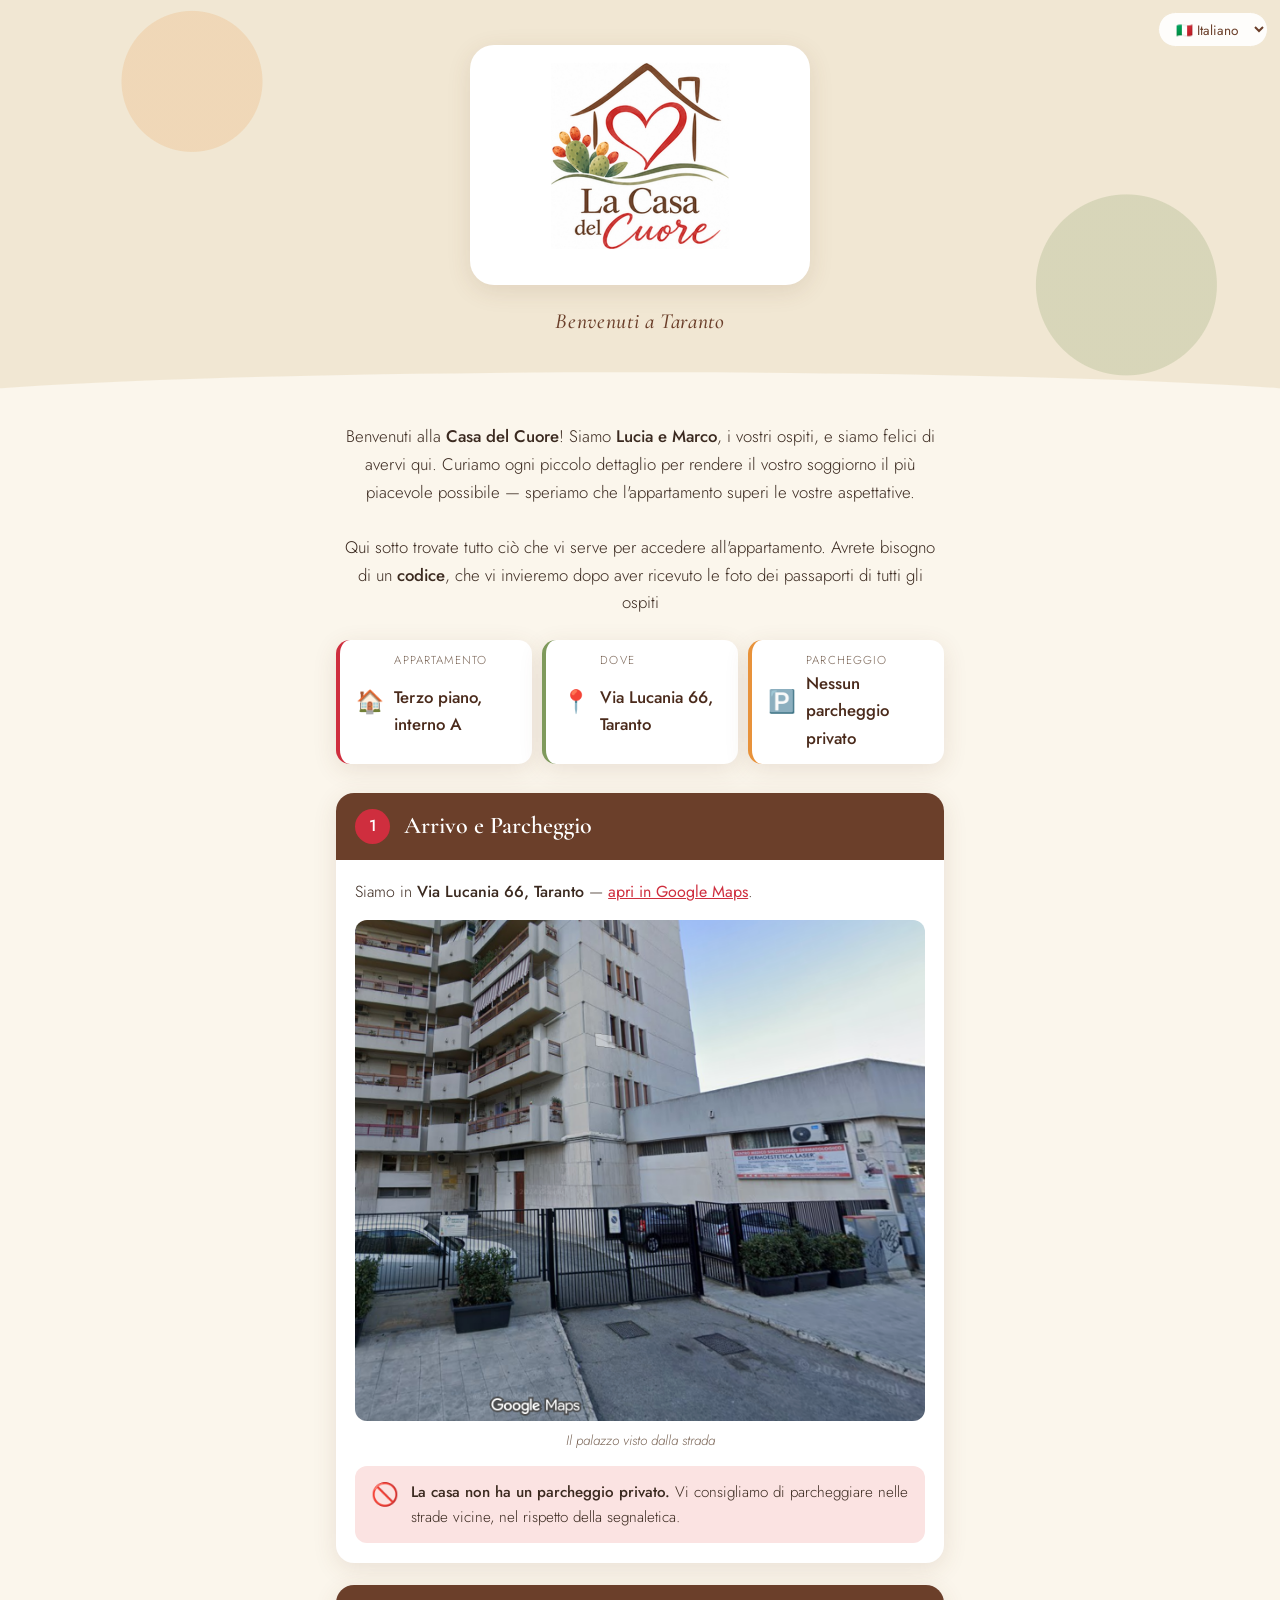
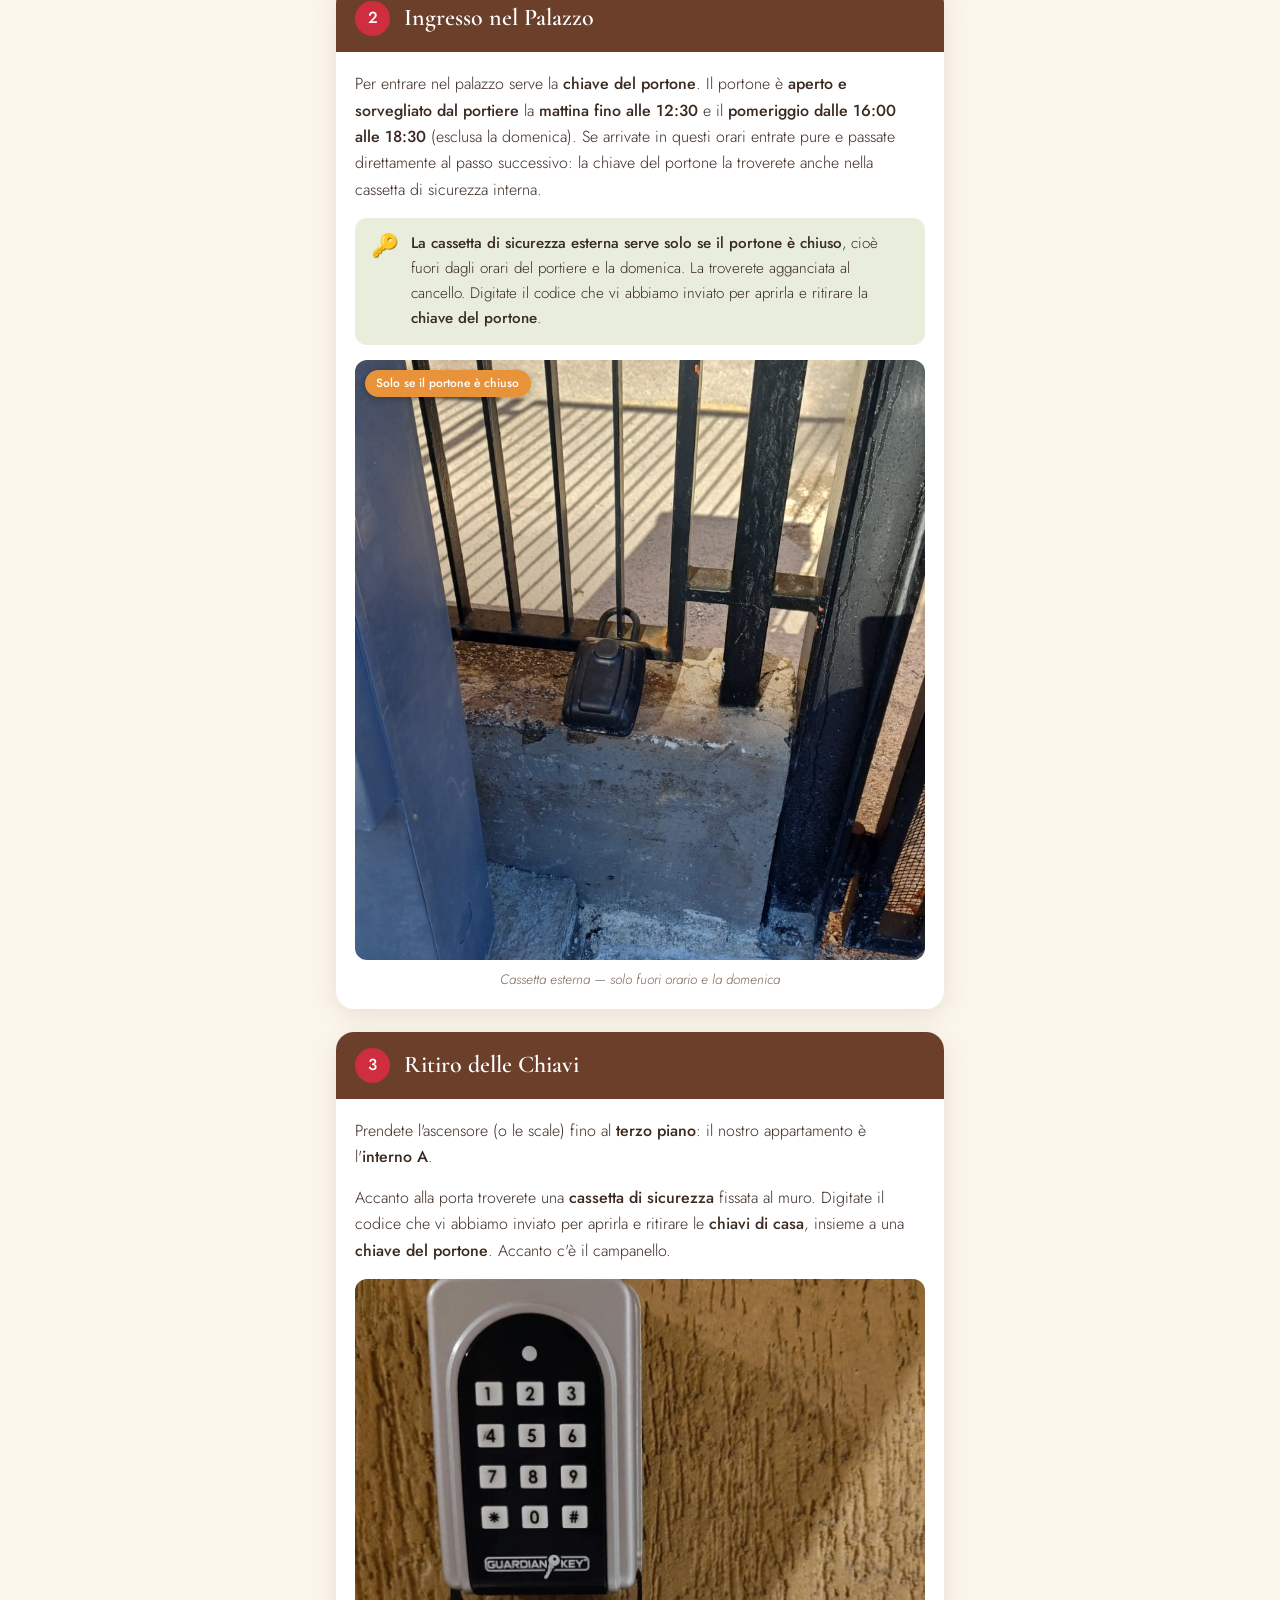
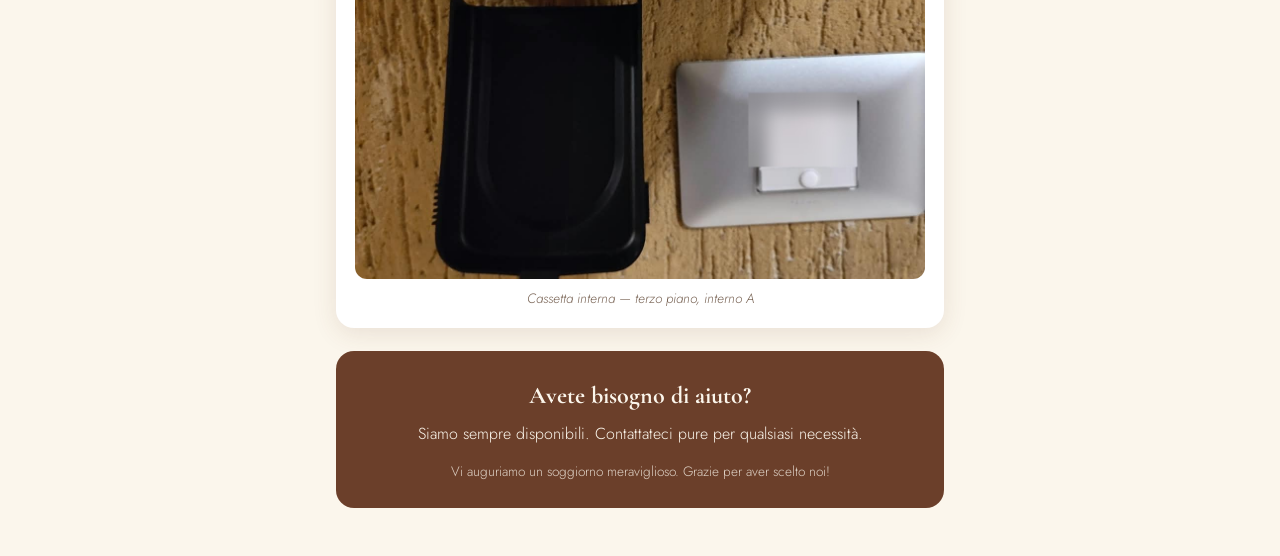
==== index.html @ 49179584 "Pagina di benvenuto in italiano per La Casa del Cuore Co-Authored-By: Claude Sonnet 5.5 <noreply@ant" ====
<!DOCTYPE html>
<html lang="it">

<head>
  <meta charset="UTF-8">
  <meta name="viewport" content="width=device-width, initial-scale=1.0">
  <meta name="theme-color" content="#6b3f2a">
  <title>La Casa del Cuore – Benvenuti</title>
  <link rel="preconnect" href="https://fonts.googleapis.com">
  <link rel="preconnect" href="https://fonts.gstatic.com" crossorigin>
  <link href="https://fonts.googleapis.com/css2?family=Cormorant+Garamond:ital,wght@0,500;0,600;1,500&family=Jost:wght@300;400;500&display=swap" rel="stylesheet">
  <link rel="stylesheet" href="css/style.css">
</head>

<body>
  <!--
    PAGINA UNICA per tutte le lingue.
    Il testo qui sotto è il fallback italiano: script/i18n.js lo sostituisce con la
    lingua scelta caricando i18n/<lang>.json. Gli elementi con testo tradotto sono
    marcati con data-i18n="chiave" (contenuto) o data-i18n-alt="chiave" (attributo alt).
    Modificare i testi in i18n/it.json (e nelle altre lingue).
  -->

  <div class="lang-select-wrap">
    <select class="lang-select" aria-label="Lingua / Language">
      <option value="it">🇮🇹 Italiano</option>
    </select>
  </div>

  <header>
    <div class="logo" role="img" aria-label="Logo La Casa del Cuore" data-i18n-alt="alt_logo"></div>
    <div class="header-subtitle" data-i18n="header_subtitle">Taranto · Benvenuti</div>
  </header>

  <main hidden>

    <p class="welcome" data-i18n="welcome_html">
      Benvenuti alla <strong>Casa del Cuore</strong>! Siamo felici di ospitarvi nel cuore di Taranto. Qui sotto trovate
      tutto ciò che serve per arrivare e entrare in casa in autonomia.
    </p>

    <ul class="facts">
      <li><span class="facts-icon">🏠</span>
        <span class="facts-label" data-i18n="facts_apt_label">Appartamento</span>
        <span class="facts-value" data-i18n="facts_apt_value">Terzo piano, interno A</span></li>
      <li><span class="facts-icon">📍</span>
        <span class="facts-label" data-i18n="facts_city_label">Dove</span>
        <span class="facts-value" data-i18n="facts_city_value">Taranto</span></li>
      <li><span class="facts-icon">🅿️</span>
        <span class="facts-label" data-i18n="facts_park_label">Parcheggio</span>
        <span class="facts-value" data-i18n="facts_park_value">Nessun parcheggio privato</span></li>
    </ul>

    <section class="step">
      <div class="step-header">
        <div class="step-number">1</div>
        <h2 class="step-title" data-i18n="step1_title">Arrivo</h2>
      </div>
      <div class="step-body">
        <p data-i18n="step1_p1_html">L'appartamento si trova a <strong>Taranto</strong> — <a href="#">apri la posizione in Google Maps</a>.</p>
        <figure class="photo-block">
          <img src="img/vista_esterno.png" alt="Il palazzo visto dalla strada" data-i18n-alt="alt_building"
            loading="lazy" onerror="this.parentElement.style.display='none'">
          <figcaption data-i18n="cap_building">Il palazzo visto dalla strada</figcaption>
        </figure>
        <div class="callout">
          <div class="icon">🚫</div>
          <div class="text" data-i18n="warn_parking_html"><strong>La casa non dispone di un parcheggio privato.</strong>
            Potete parcheggiare nelle strade vicine, rispettando la segnaletica.</div>
        </div>
      </div>
    </section>

    <section class="step">
      <div class="step-header">
        <div class="step-number">2</div>
        <h2 class="step-title" data-i18n="step2_title">Il portone</h2>
      </div>
      <div class="step-body">
        <p data-i18n="step2_p1_html">Il condominio ha un portone sulla strada. <strong>Di giorno, tranne la domenica,
            il portone è aperto e sorvegliato da un portiere</strong>: entrate pure e passate direttamente al passo
          successivo.</p>
        <div class="callout callout-info">
          <div class="icon">🔑</div>
          <div class="text" data-i18n="step2_note_html"><strong>Il locker esterno vi serve solo se il portone è
              chiuso</strong>: di sera, di notte e la domenica.</div>
        </div>
        <figure class="photo-block">
          <span class="photo-badge" data-i18n="badge_out">Solo se il portone è chiuso</span>
          <img src="img/locker-esterno.jpeg" alt="Locker esterno agganciato al cancello" data-i18n-alt="alt_locker_out"
            loading="lazy" onerror="this.parentElement.style.display='none'">
          <figcaption data-i18n="cap_locker_out">Locker esterno — solo fuori orario e la domenica</figcaption>
        </figure>
      </div>
    </section>

    <section class="step">
      <div class="step-header">
        <div class="step-number">3</div>
        <h2 class="step-title" data-i18n="step3_title">L'appartamento</h2>
      </div>
      <div class="step-body">
        <p data-i18n="step3_p1_html">Salite al <strong>terzo piano</strong> e cercate l'<strong>interno A</strong>.</p>
        <p data-i18n="step3_p2_html">Accanto alla porta trovate il <strong>locker interno</strong>.</p>
        <figure class="photo-block">
          <img src="img/locker-interno.jpeg" alt="Locker interno con tastierino" data-i18n-alt="alt_locker_in"
            loading="lazy" onerror="this.parentElement.style.display='none'">
          <figcaption data-i18n="cap_locker_in">Locker interno — terzo piano, interno A</figcaption>
        </figure>
      </div>
    </section>

    <div class="contact-box">
      <h3 data-i18n="contact_title">Avete bisogno di aiuto?</h3>
      <p data-i18n="contact_p_html">Siamo a vostra disposizione su WhatsApp.</p>
      <p class="contact-footer" data-i18n="contact_footer">Vi auguriamo un soggiorno meraviglioso. Grazie per aver
        scelto la Casa del Cuore!</p>
    </div>

  </main>

  <script src="script/config.js"></script>
  <script src="script/i18n.js"></script>
</body>

</html>
---- css/style.css ----
:root {
  /* Palette dal logo */
  --cream:      #fbf6ec;
  --cream-deep: #f1e7d3;
  --brown:      #6b3f2a;
  --brown-deep: #4a2a1b;
  --heart:      #cf2e3e;
  --heart-soft: #fbe3e2;
  --leaf:       #7f9a5c;
  --leaf-soft:  #e8eedb;
  --orange:     #e8923a;
  --text:       #3b2a20;
  --text-light: #7a6556;
  --white:      #ffffff;
  --radius:     18px;
  --shadow:     0 6px 24px rgba(107, 63, 42, 0.12);
}

* { box-sizing: border-box; margin: 0; padding: 0; }

html { font-size: 16px; -webkit-text-size-adjust: 100%; }

body {
  font-family: 'Jost', system-ui, sans-serif;
  font-weight: 300;
  background: var(--cream);
  color: var(--text);
  line-height: 1.65;
  min-height: 100vh;
}

a { color: var(--heart); font-weight: 400; }
strong { font-weight: 500; }

/* ── LINGUA ── */
.lang-select-wrap {
  position: absolute; top: 12px; right: 12px; z-index: 2;
}
.lang-select {
  font: 400 0.85rem 'Jost', sans-serif;
  color: var(--brown);
  background: rgba(255, 255, 255, 0.9);
  border: 1px solid var(--cream-deep);
  border-radius: 999px;
  padding: 0.35rem 0.8rem;
}

/* ── HEADER ── */
header {
  text-align: center;
  padding: 2.8rem 1.25rem 4.2rem;
  background:
    radial-gradient(circle at 15% 20%, rgba(232, 146, 58, 0.18) 0 70px, transparent 71px),
    radial-gradient(circle at 88% 70%, rgba(127, 154, 92, 0.22) 0 90px, transparent 91px),
    var(--cream-deep);
  position: relative;
}
header::after {
  content: '';
  position: absolute; left: 0; right: 0; bottom: -1px; height: 36px;
  background: var(--cream);
  clip-path: ellipse(60% 100% at 50% 100%);
}
.logo {
  width: min(86vw, 340px);
  aspect-ratio: 1280 / 905;
  margin: 0 auto;
  border-radius: 24px;
  background: var(--white) url('../img/logo.jpeg') center / contain no-repeat;
  box-shadow: var(--shadow);
}
.header-subtitle {
  margin-top: 1.2rem;
  font-family: 'Cormorant Garamond', Georgia, serif;
  font-style: italic; font-weight: 500;
  font-size: 1.35rem;
  color: var(--brown);
  letter-spacing: 0.03em;
}

/* ── MAIN ── */
main {
  max-width: 640px;
  margin: 0 auto;
  padding: 0.5rem 1rem 3rem;
}

.welcome {
  font-size: 1.05rem;
  text-align: center;
  padding: 0.5rem 0.5rem 1.4rem;
}

/* ── FACTS ── */
.facts {
  list-style: none;
  display: grid; gap: 0.6rem;
  margin-bottom: 1.8rem;
}
.facts li {
  display: grid;
  grid-template-columns: 2rem 1fr;
  grid-template-areas: "i l" "i v";
  column-gap: 0.4rem;
  background: var(--white);
  border-radius: 14px;
  padding: 0.7rem 1rem;
  box-shadow: var(--shadow);
  border-left: 4px solid var(--heart);
}
.facts li:nth-child(2) { border-left-color: var(--leaf); }
.facts li:nth-child(3) { border-left-color: var(--orange); }
.facts-icon  { grid-area: i; font-size: 1.4rem; align-self: center; }
.facts-label { grid-area: l; font-size: 0.72rem; text-transform: uppercase; letter-spacing: 0.1em; color: var(--text-light); }
.facts-value { grid-area: v; font-weight: 500; font-size: 1.05rem; color: var(--brown-deep); }

/* ── STEP ── */
.step {
  background: var(--white);
  border-radius: var(--radius);
  box-shadow: var(--shadow);
  margin-bottom: 1.4rem;
  overflow: hidden;
}
.step-header {
  display: flex; align-items: center; gap: 0.85rem;
  padding: 1rem 1.2rem;
  background: var(--brown);
  color: var(--white);
}
.step-number {
  flex: none;
  width: 2.2rem; height: 2.2rem;
  display: grid; place-items: center;
  border-radius: 50%;
  background: var(--heart);
  font-weight: 500;
}
.step-title {
  font-family: 'Cormorant Garamond', Georgia, serif;
  font-weight: 600; font-size: 1.5rem; line-height: 1.2;
}
.step-body { padding: 1.2rem; }
.step-body > * + * { margin-top: 0.9rem; }

/* ── CALLOUT ── */
.callout {
  display: flex; gap: 0.75rem; align-items: flex-start;
  background: var(--heart-soft);
  border-radius: 12px;
  padding: 0.85rem 1rem;
  font-size: 0.95rem;
}
.callout-info { background: var(--leaf-soft); }
.callout .icon { font-size: 1.4rem; line-height: 1.3; }

/* ── FOTO ── */
.photo-block { position: relative; }
.photo-block img {
  display: block; width: 100%; height: auto;
  max-height: 520px; object-fit: cover;
  border-radius: 12px;
}
.photo-block figcaption {
  margin-top: 0.5rem;
  text-align: center; font-size: 0.85rem; font-style: italic;
  color: var(--text-light);
}
.photo-badge {
  position: absolute; top: 10px; left: 10px; z-index: 1;
  background: var(--orange); color: var(--white);
  font-size: 0.75rem; font-weight: 500;
  padding: 0.25rem 0.7rem; border-radius: 999px;
  box-shadow: 0 2px 8px rgba(0, 0, 0, 0.25);
}

/* ── CONTATTI ── */
.contact-box {
  text-align: center;
  background: var(--brown);
  color: var(--cream);
  border-radius: var(--radius);
  padding: 1.6rem 1.2rem;
}
.contact-box h3 { font-family: 'Cormorant Garamond', Georgia, serif; font-size: 1.5rem; margin-bottom: 0.3rem; }
.contact-box a { color: var(--orange); }
.contact-footer { margin-top: 0.8rem; font-size: 0.85rem; opacity: 0.8; }
[hidden] { display: none !important; }

@media (min-width: 700px) {
  .facts { grid-template-columns: repeat(3, 1fr); }
  .photo-block img { max-height: 600px; }
}
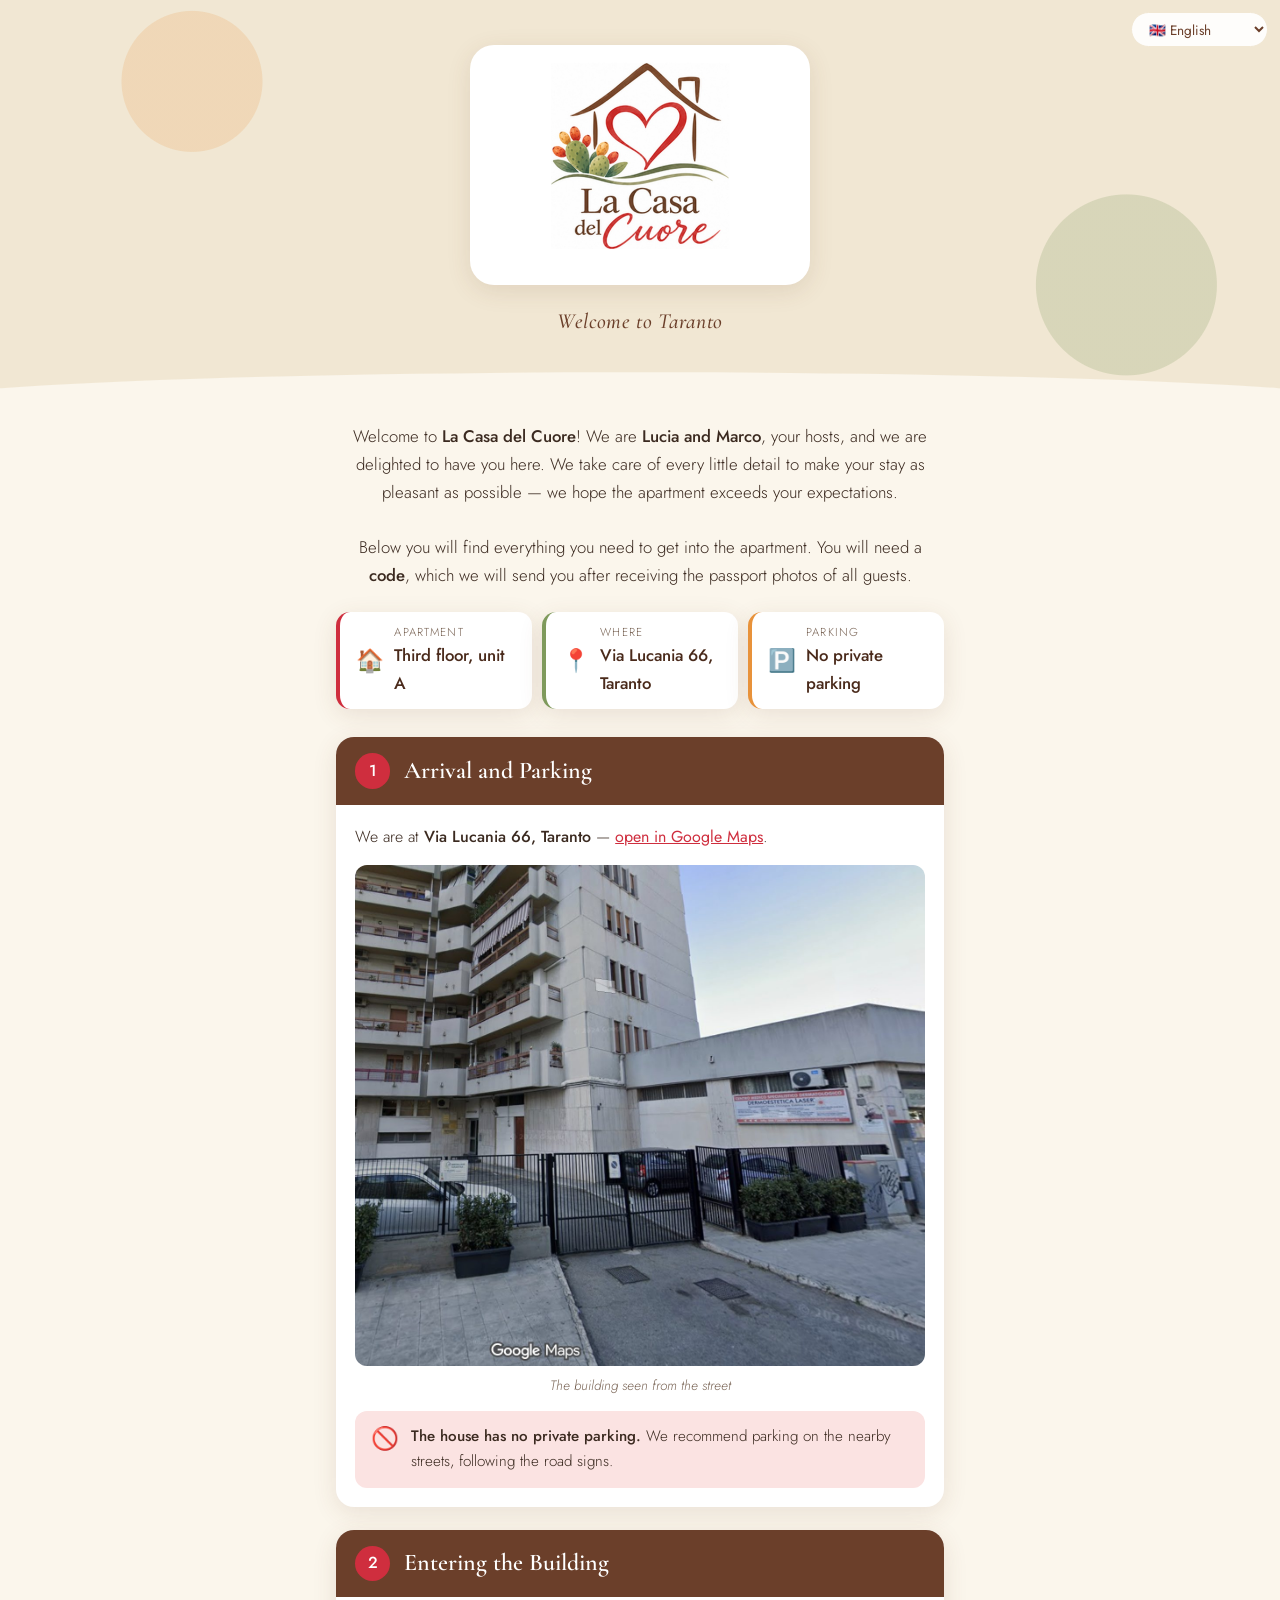
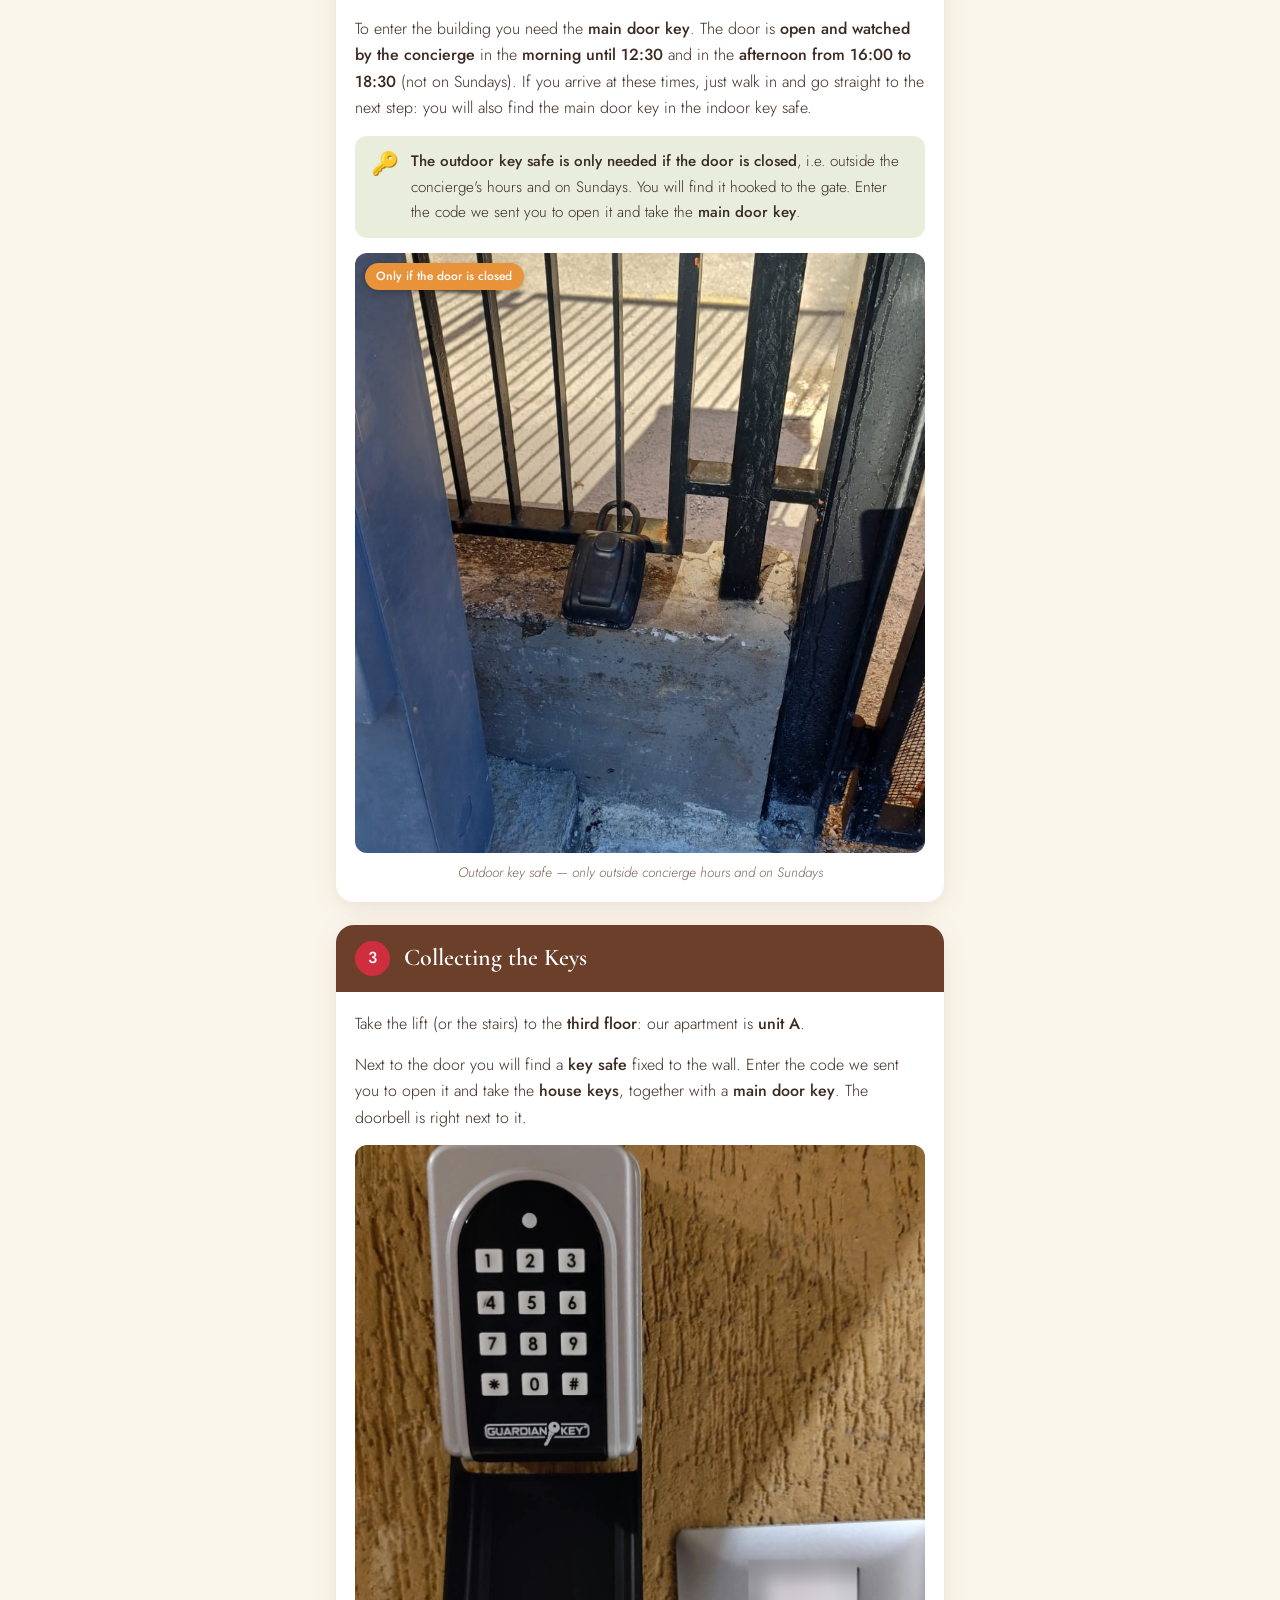
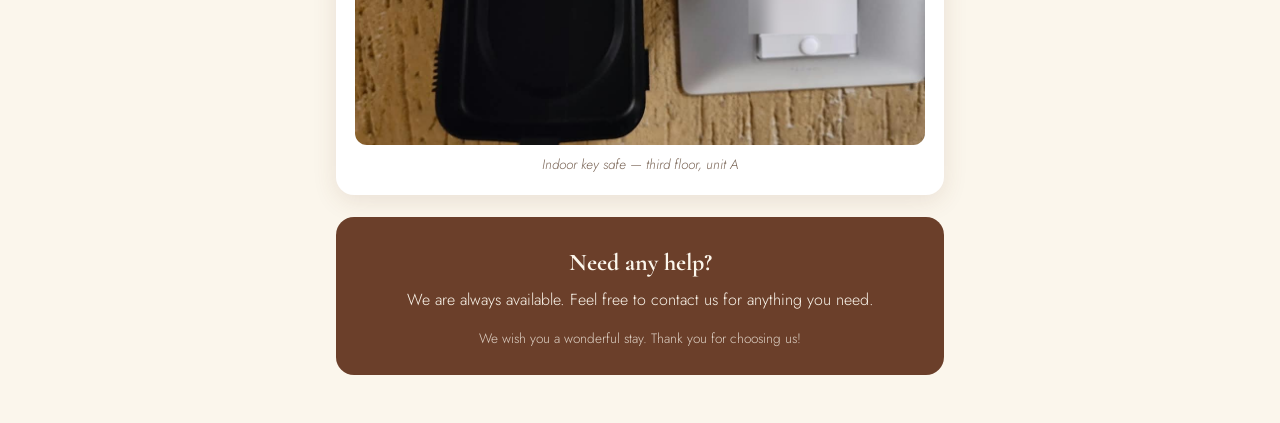
==== commit 0cbc7add: "Comprime la foto del palazzo (PNG 2,2 MB -> JPG 200 KB) e corregge il link Maps del fallback Co-Auth" ====
--- a/index.html
+++ b/index.html
@@ -57,9 +57,9 @@
         <h2 class="step-title" data-i18n="step1_title">Arrivo</h2>
       </div>
       <div class="step-body">
-        <p data-i18n="step1_p1_html">L'appartamento si trova a <strong>Taranto</strong> — <a href="#">apri la posizione in Google Maps</a>.</p>
+        <p data-i18n="step1_p1_html">L'appartamento si trova a <strong>Taranto</strong> — <a href="https://www.google.com/maps/search/?api=1&query=Via+Lucania+66+Taranto" target="_blank" rel="noopener">apri la posizione in Google Maps</a>.</p>
         <figure class="photo-block">
-          <img src="img/vista_esterno.png" alt="Il palazzo visto dalla strada" data-i18n-alt="alt_building"
+          <img src="img/vista_esterno.jpg" alt="Il palazzo visto dalla strada" data-i18n-alt="alt_building"
             loading="lazy" onerror="this.parentElement.style.display='none'">
           <figcaption data-i18n="cap_building">Il palazzo visto dalla strada</figcaption>
         </figure>
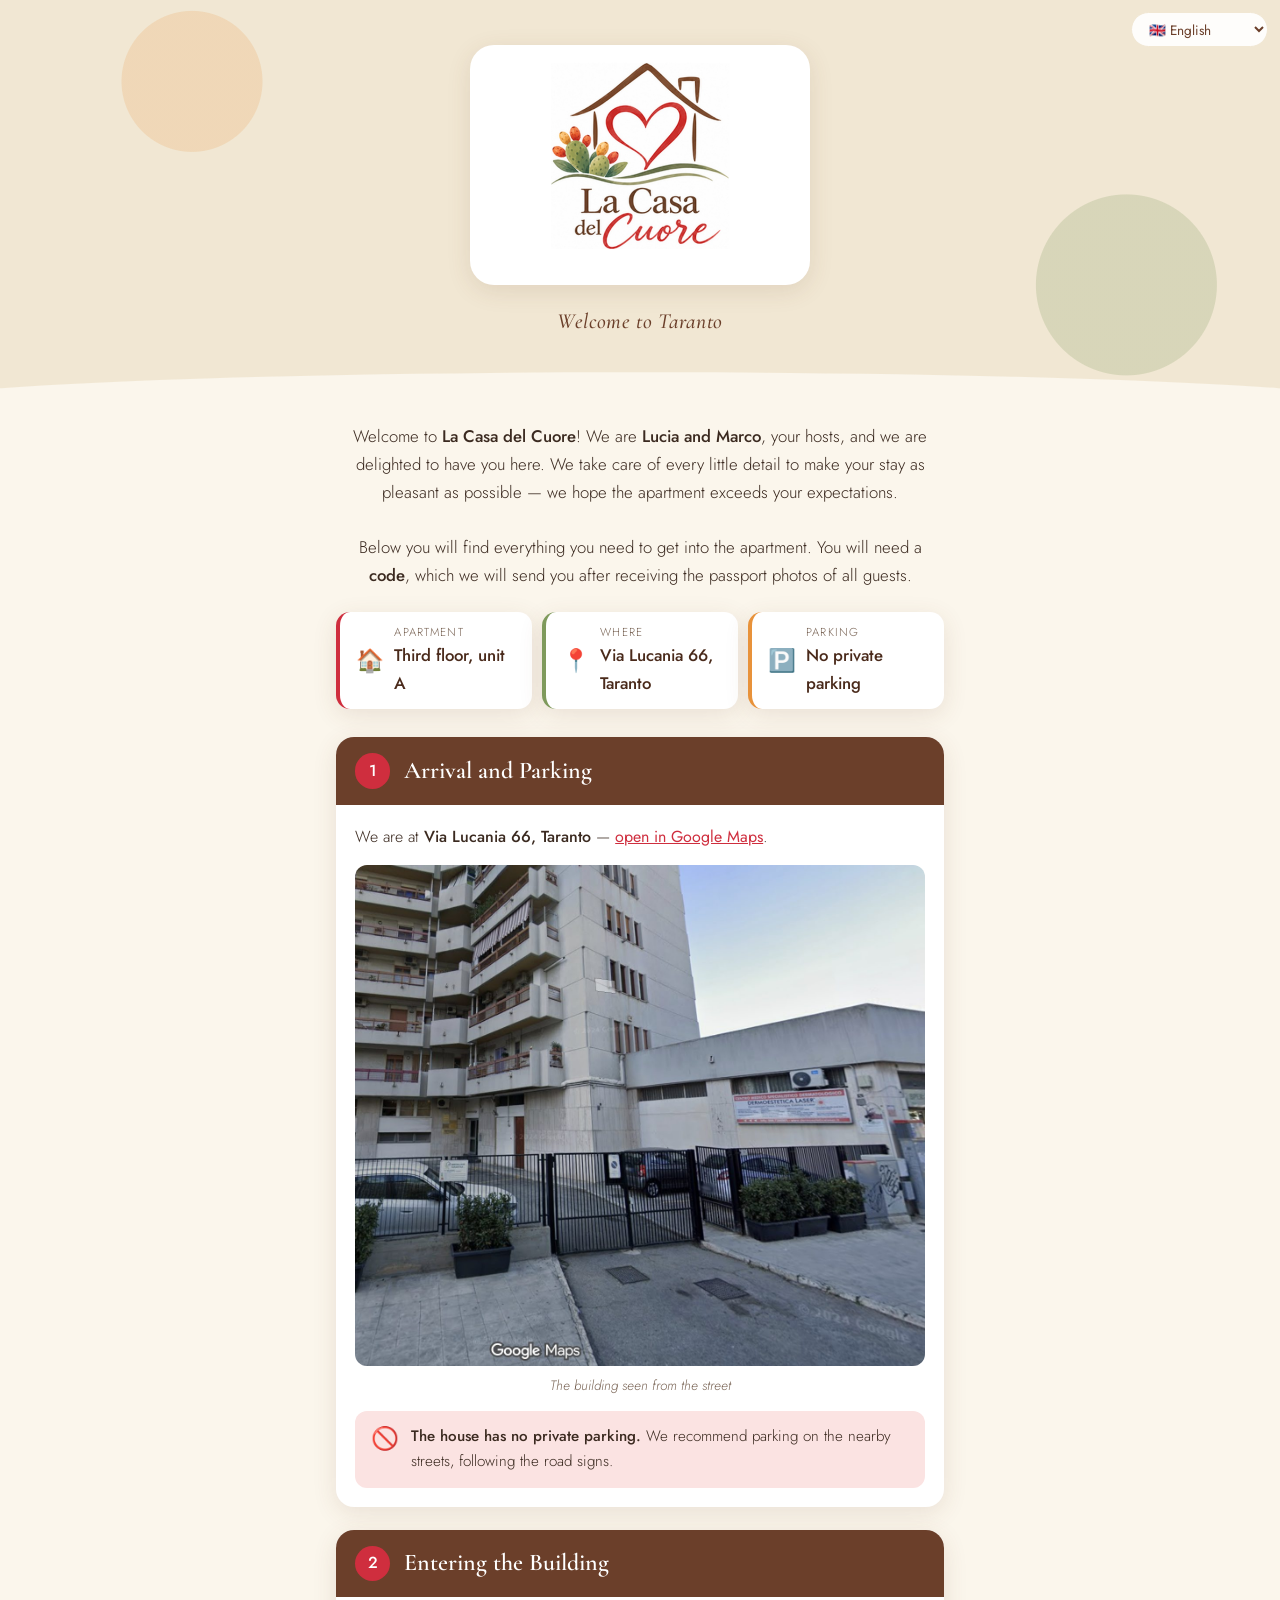
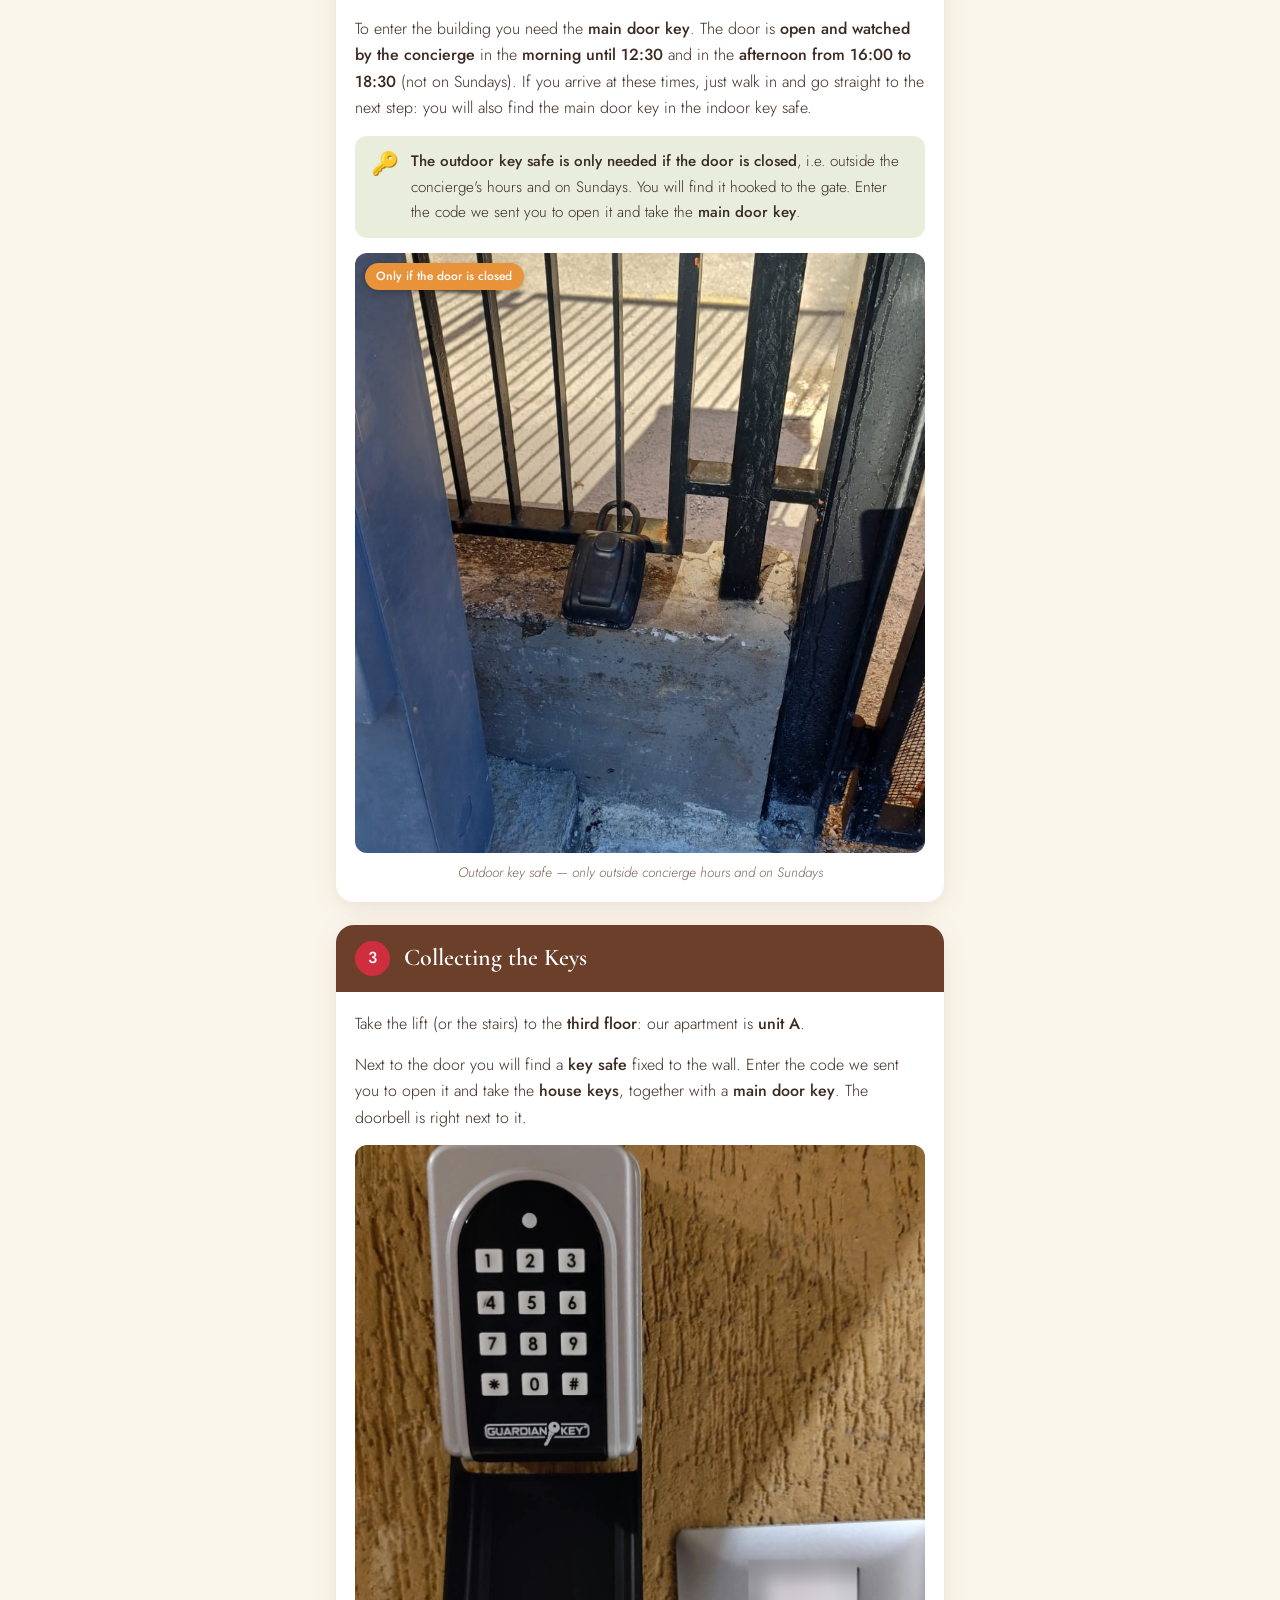
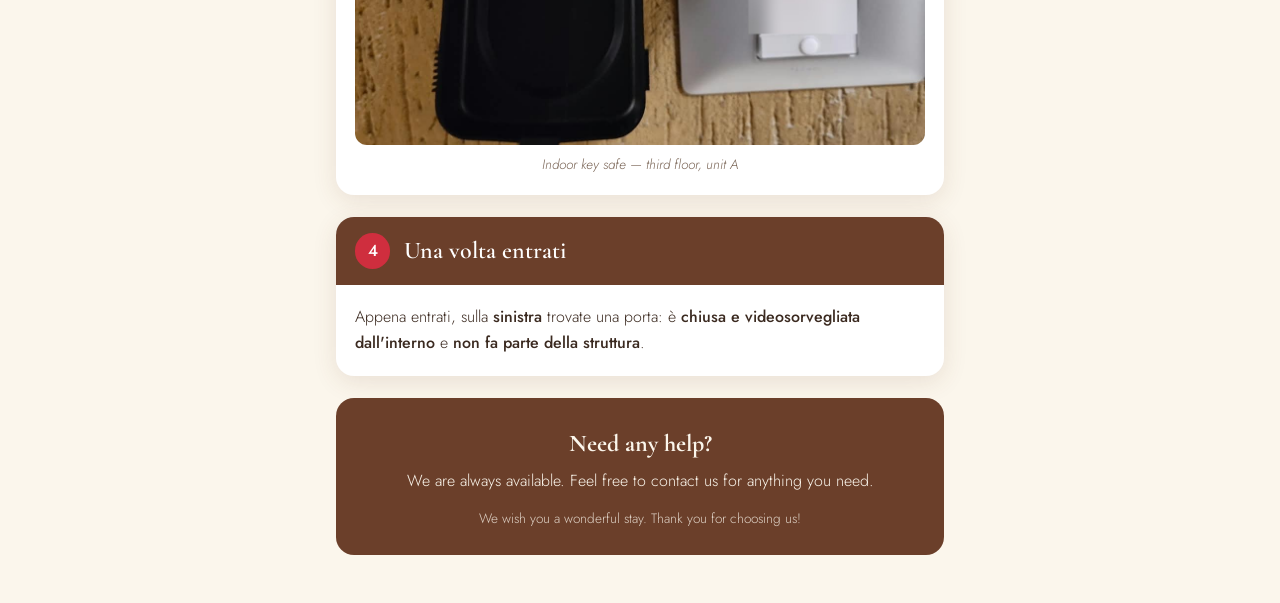
==== commit d2edf2be: "Aggiunge il punto 4: la porta a sinistra è chiusa, videosorvegliata e non fa parte della struttura P" ====
--- a/index.html
+++ b/index.html
@@ -110,6 +110,16 @@
       </div>
     </section>
 
+    <section class="step">
+      <div class="step-header">
+        <div class="step-number">4</div>
+        <h2 class="step-title" data-i18n="step4_title">Una volta entrati</h2>
+      </div>
+      <div class="step-body">
+        <p data-i18n="step4_p1_html">Appena entrati, sulla <strong>sinistra</strong> trovate una porta: è <strong>chiusa e videosorvegliata dall'interno</strong> e <strong>non fa parte della struttura</strong>.</p>
+      </div>
+    </section>
+
     <div class="contact-box">
       <h3 data-i18n="contact_title">Avete bisogno di aiuto?</h3>
       <p data-i18n="contact_p_html">Siamo a vostra disposizione su WhatsApp.</p>
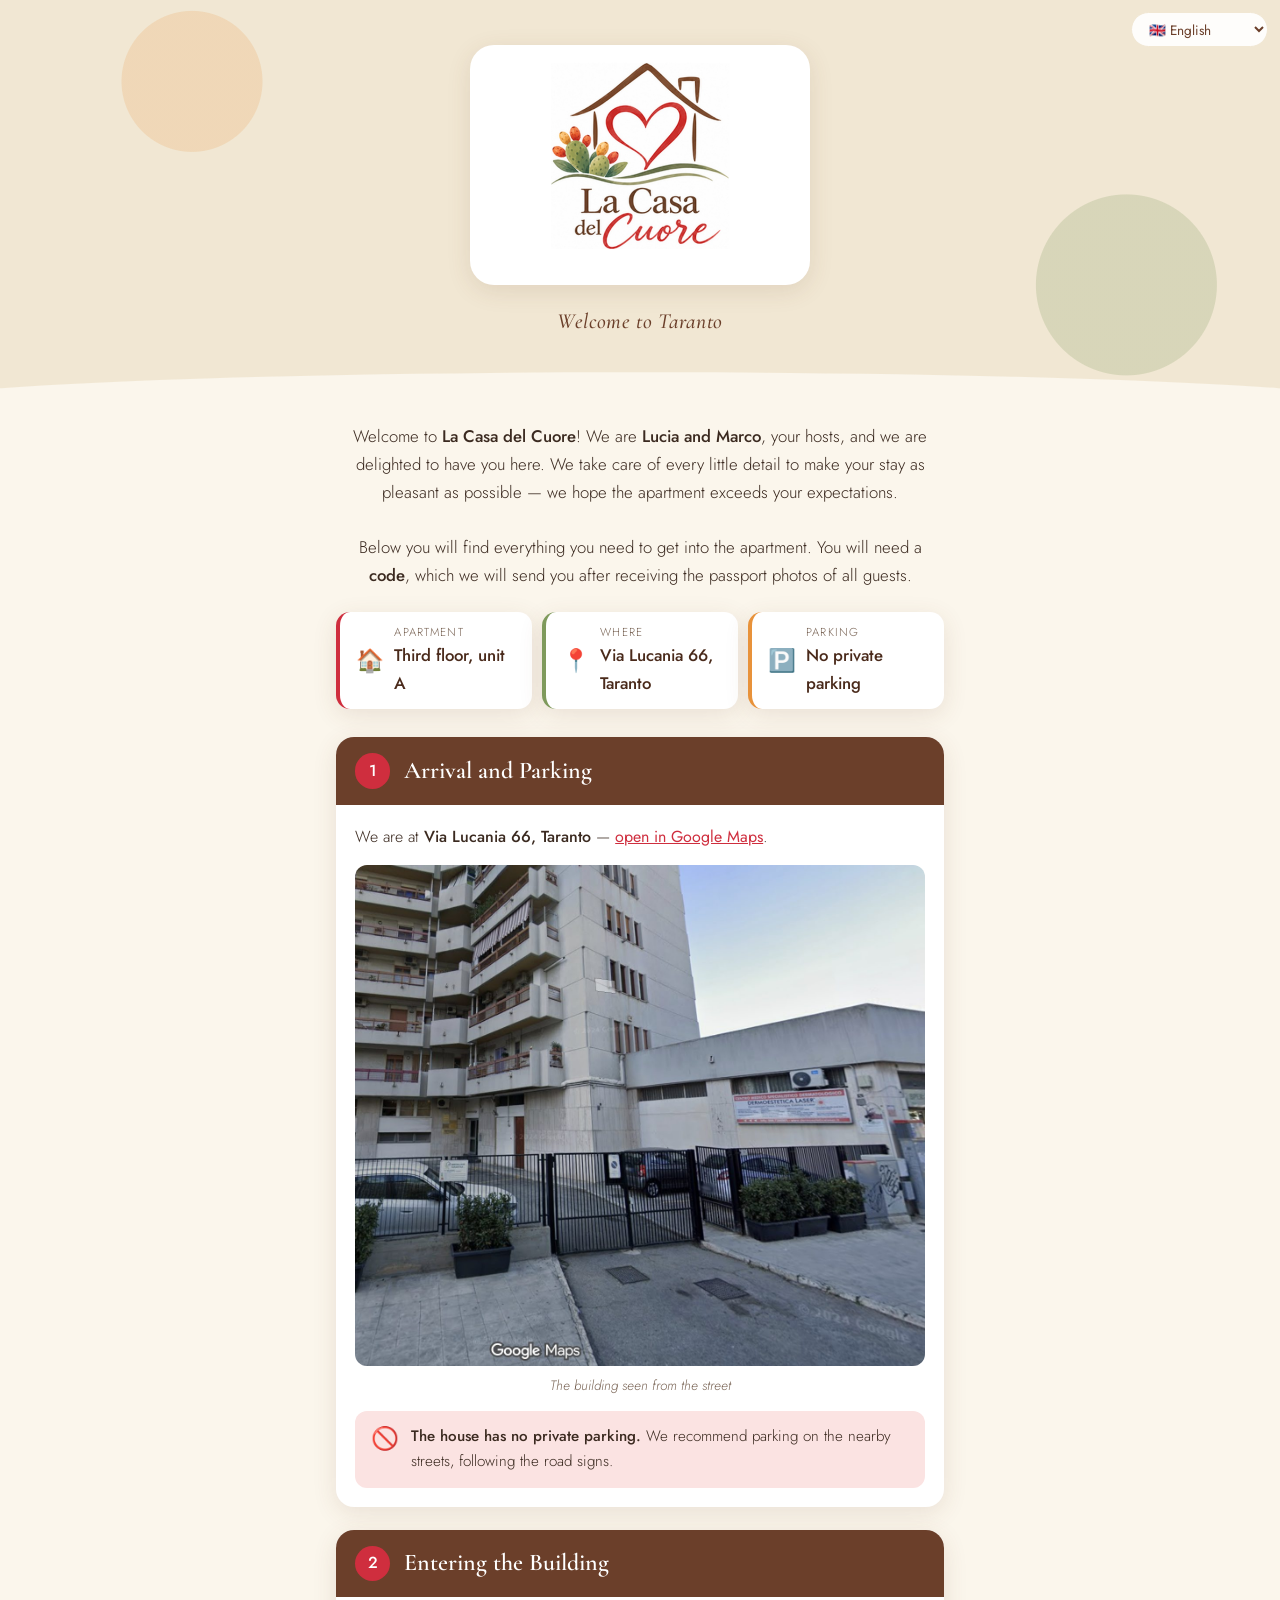
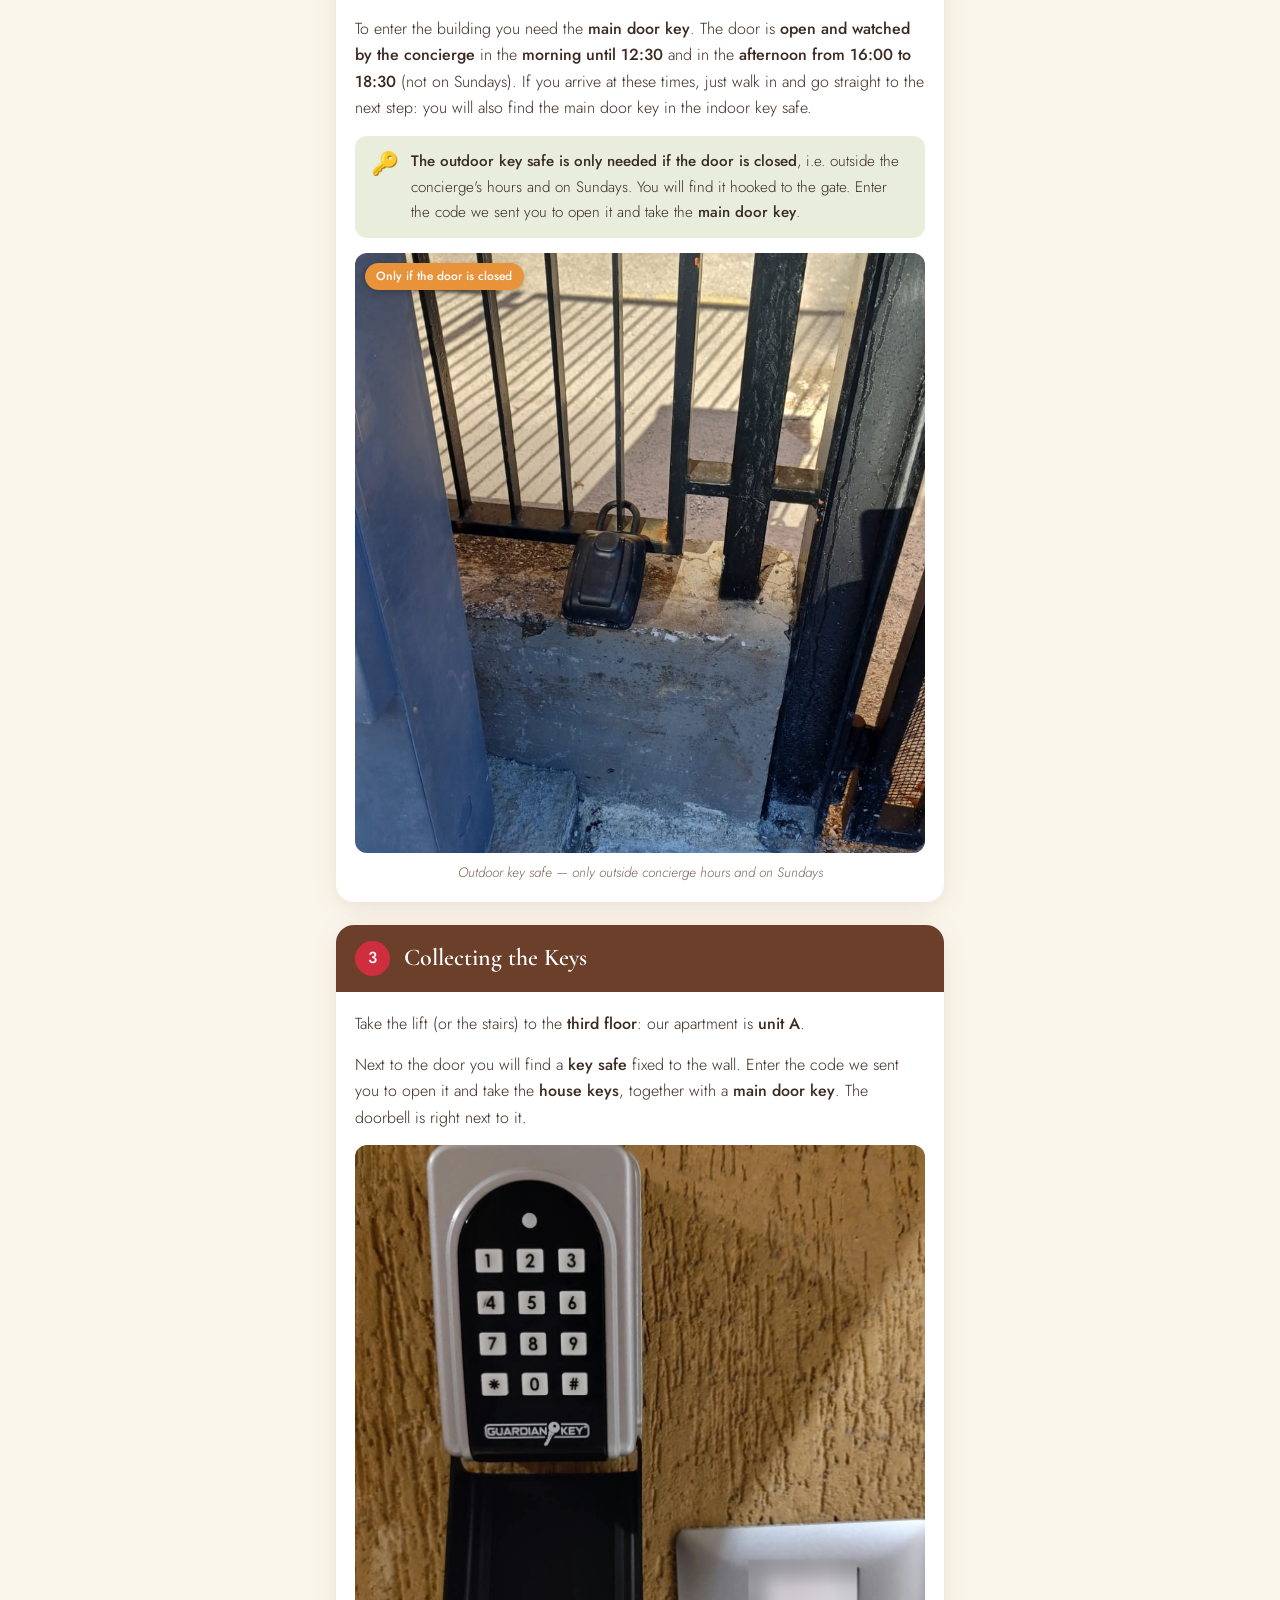
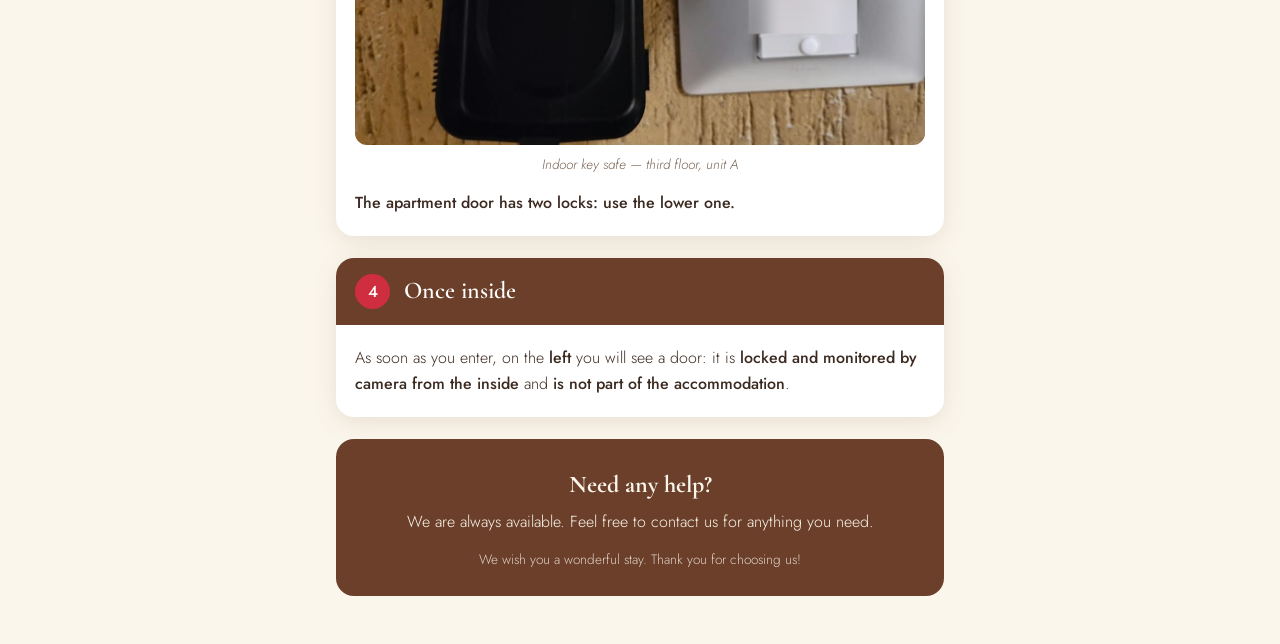
==== commit 142ee6db: "Aggiunge la nota sulle due serrature e traduce il punto 4 in tutte le lingue Dopo la cassetta intern" ====
--- a/index.html
+++ b/index.html
@@ -107,6 +107,7 @@
             loading="lazy" onerror="this.parentElement.style.display='none'">
           <figcaption data-i18n="cap_locker_in">Locker interno — terzo piano, interno A</figcaption>
         </figure>
+        <p data-i18n="step3_p3_html"><strong>La porta di casa ha due serrature: usate quella di sotto.</strong></p>
       </div>
     </section>
 
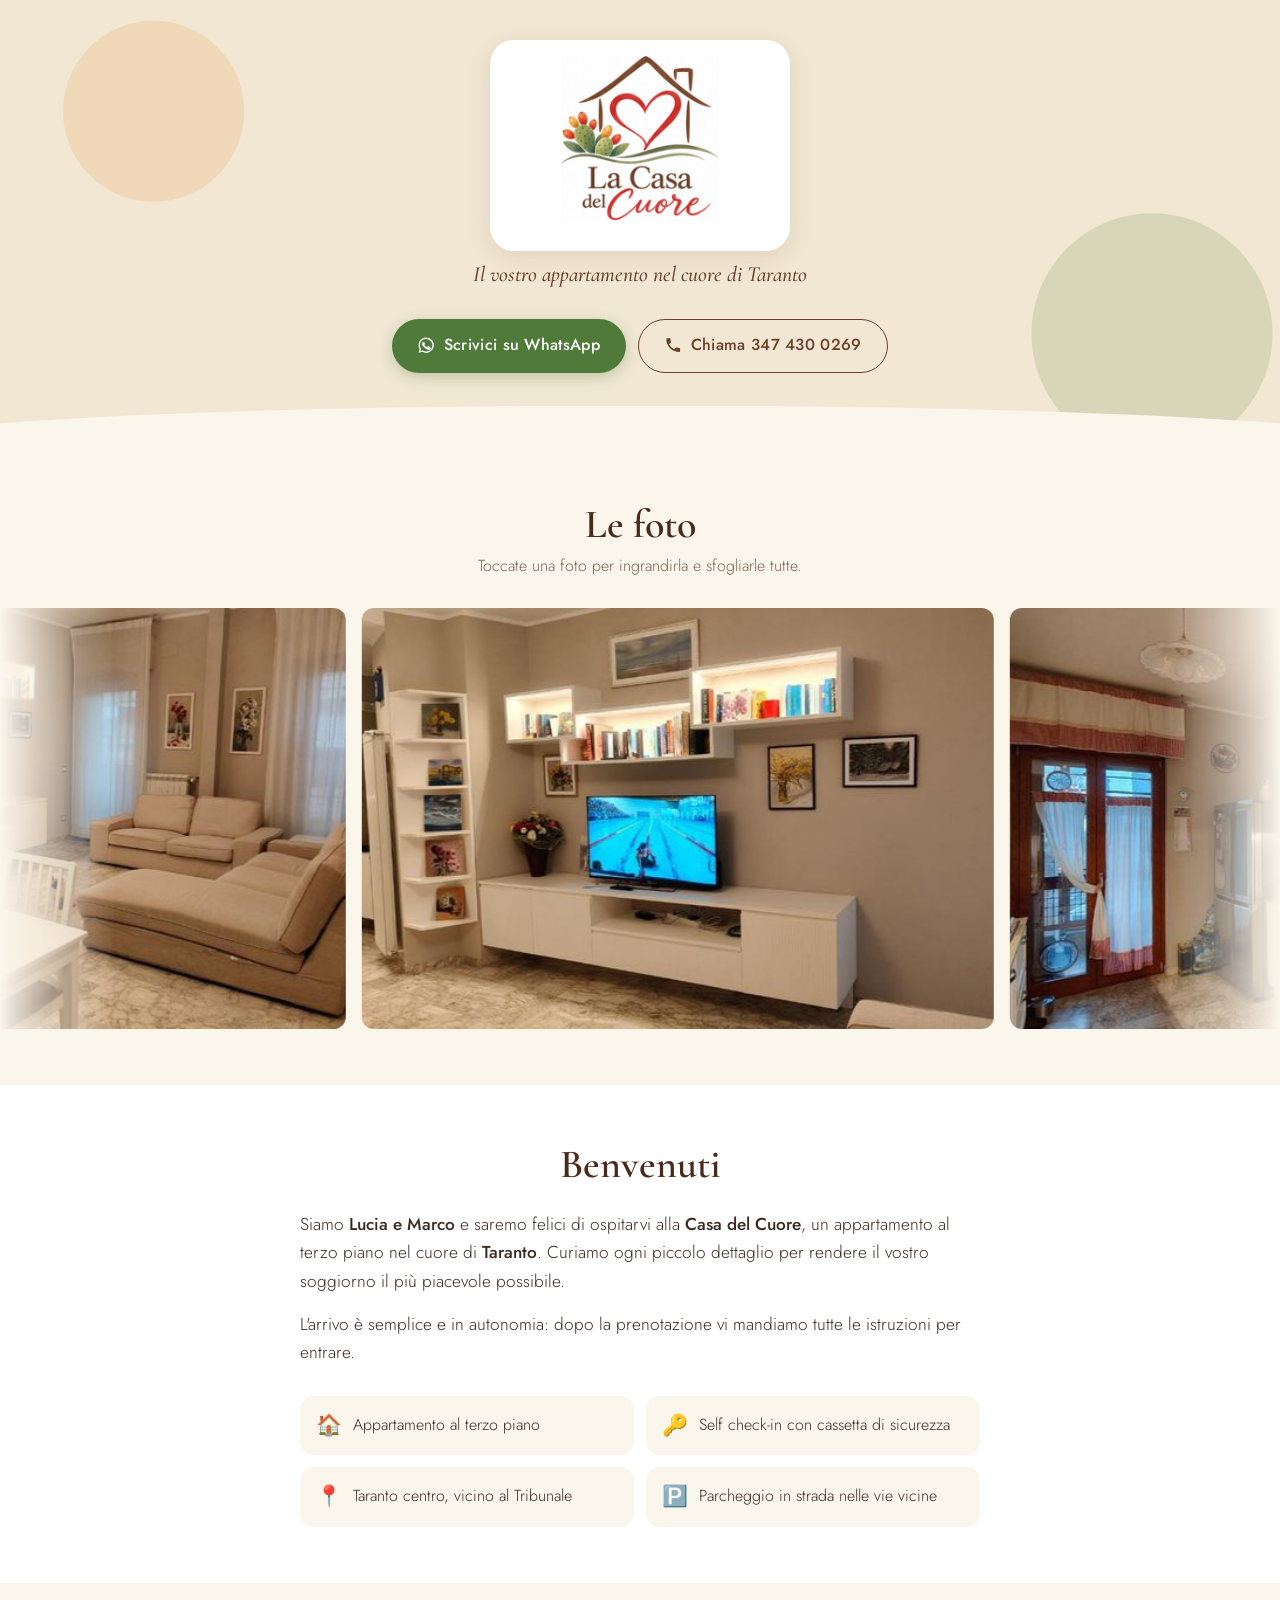
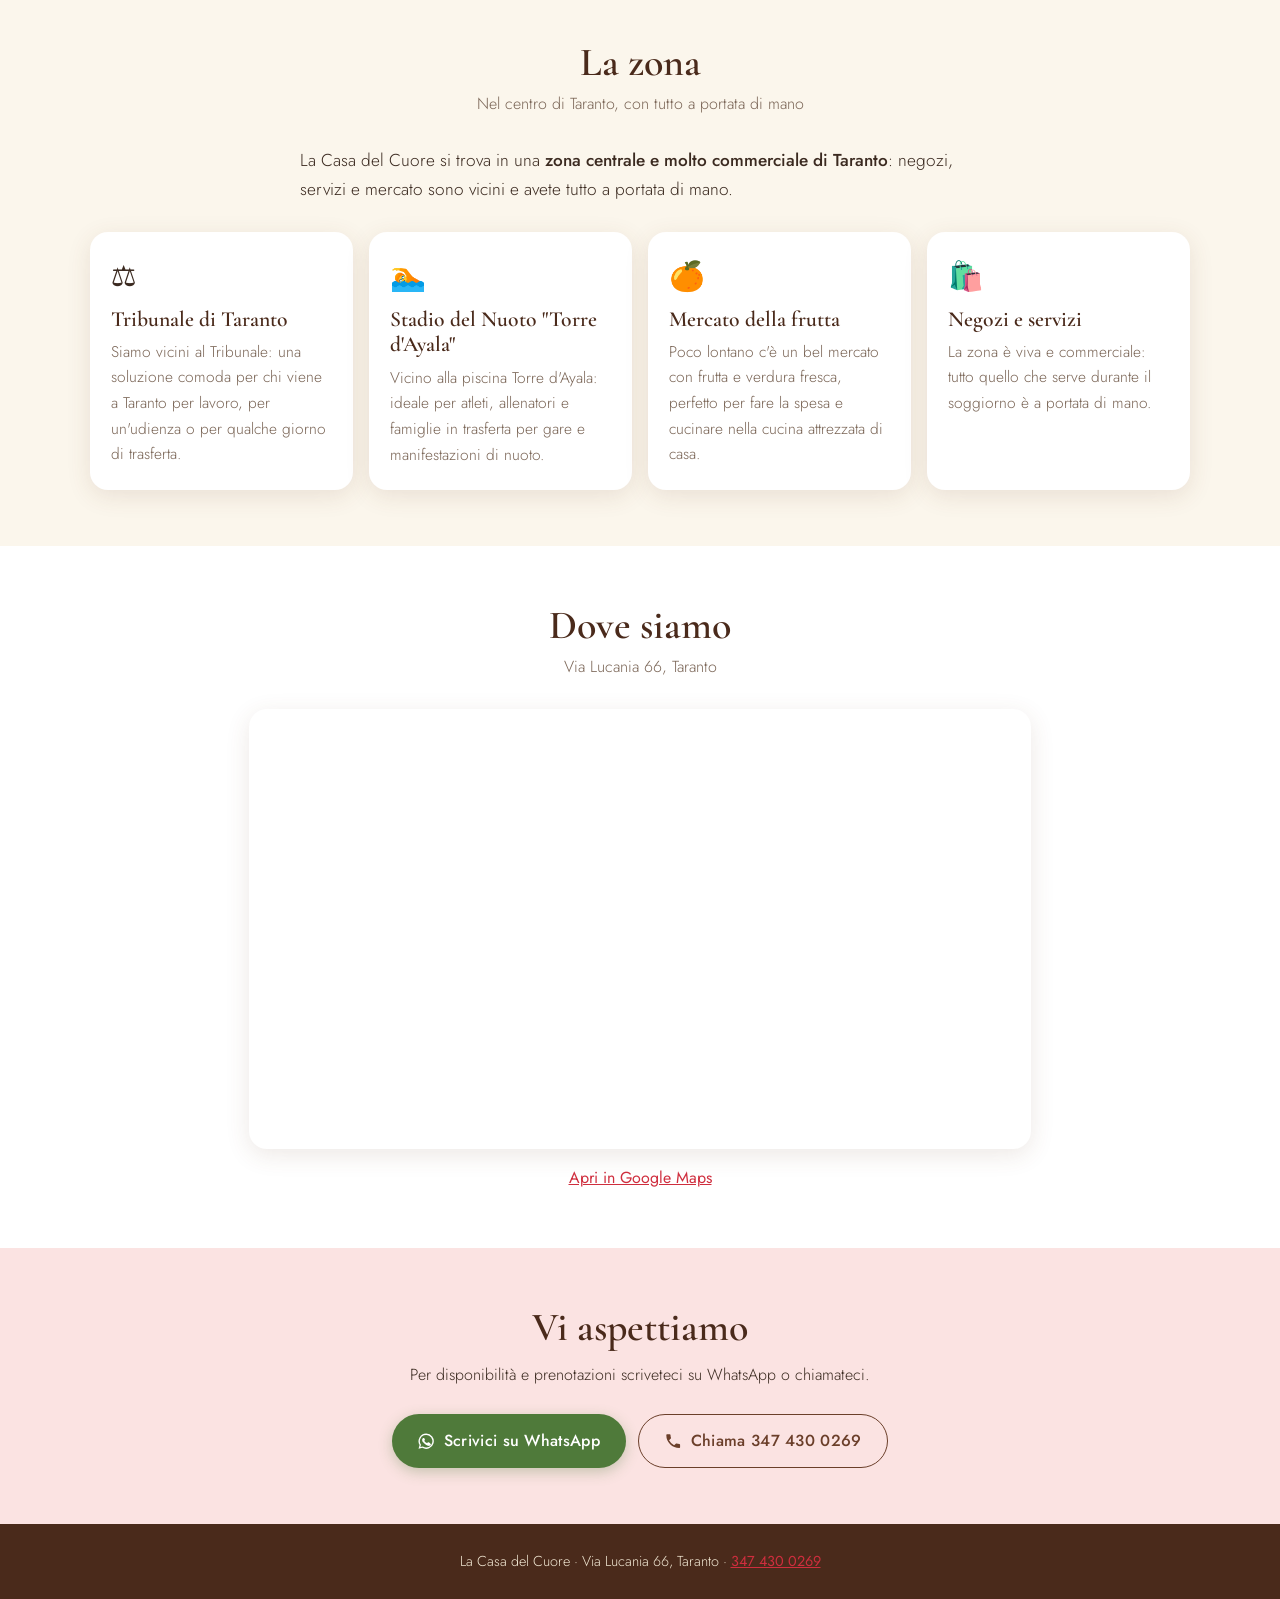
==== commit 9e939e44: "Aggiunge la vetrina del sito e sposta le istruzioni in /instructions - Nuova home page per farsi tro" ====
--- a/index.html
+++ b/index.html
@@ -5,133 +5,190 @@
   <meta charset="UTF-8">
   <meta name="viewport" content="width=device-width, initial-scale=1.0">
   <meta name="theme-color" content="#6b3f2a">
-  <title>La Casa del Cuore – Benvenuti</title>
+
+  <title>La Casa del Cuore – Appartamento a Taranto centro, vicino al Tribunale</title>
+  <meta name="description" content="Appartamento nel centro di Taranto, vicino al Tribunale e allo Stadio del Nuoto Torre d'Ayala. Zona commerciale con negozi e mercato della frutta. Self check-in.">
+  <meta name="robots" content="index, follow, max-image-preview:large">
+  <link rel="canonical" href="https://enjoy-your-stay.github.io/casa-del-cuore/">
+
+  <!-- Anteprima quando il link viene condiviso (WhatsApp, Facebook, ...) -->
+  <meta property="og:type" content="website">
+  <meta property="og:locale" content="it_IT">
+  <meta property="og:site_name" content="La Casa del Cuore">
+  <meta property="og:title" content="La Casa del Cuore – Appartamento a Taranto centro, vicino al Tribunale">
+  <meta property="og:description" content="Appartamento nel centro di Taranto, vicino al Tribunale e allo Stadio del Nuoto Torre d'Ayala. Zona commerciale con negozi e mercato della frutta. Self check-in.">
+  <meta property="og:url" content="https://enjoy-your-stay.github.io/casa-del-cuore/">
+  <meta property="og:image" content="https://enjoy-your-stay.github.io/casa-del-cuore/assets/img/foto/01-soggiorno.jpg">
+  <meta name="twitter:card" content="summary_large_image">
+
+  <link rel="icon" href="favicon.ico" sizes="48x48">
+  <link rel="icon" href="assets/img/favicon.svg" type="image/svg+xml">
+  <link rel="apple-touch-icon" href="assets/img/apple-touch-icon.png">
   <link rel="preconnect" href="https://fonts.googleapis.com">
   <link rel="preconnect" href="https://fonts.gstatic.com" crossorigin>
   <link href="https://fonts.googleapis.com/css2?family=Cormorant+Garamond:ital,wght@0,500;0,600;1,500&family=Jost:wght@300;400;500&display=swap" rel="stylesheet">
-  <link rel="stylesheet" href="css/style.css">
+  <link rel="stylesheet" href="assets/css/site.css">
+
+  <!-- Dati strutturati: aiutano Google a capire che è un alloggio e dove si trova -->
+  <script type="application/ld+json">
+  {
+    "@context": "https://schema.org",
+    "@type": "VacationRental",
+    "name": "La Casa del Cuore",
+    "description": "Appartamento nel centro di Taranto gestito da Lucia e Marco, vicino al Tribunale e allo Stadio del Nuoto Torre d'Ayala, in una zona commerciale con negozi e mercato della frutta.",
+    "url": "https://enjoy-your-stay.github.io/casa-del-cuore/",
+    "image": "https://enjoy-your-stay.github.io/casa-del-cuore/assets/img/foto/01-soggiorno.jpg",
+    "telephone": "+39 347 430 0269",
+    "address": {
+      "@type": "PostalAddress",
+      "streetAddress": "Via Lucania 66",
+      "addressLocality": "Taranto",
+      "addressRegion": "TA",
+      "addressCountry": "IT"
+    },
+    "sameAs": ["https://www.booking.com/hotel/it/la-casa-del-cuore-taranto.it.html"]
+  }
+  </script>
 </head>
 
 <body>
-  <!--
-    PAGINA UNICA per tutte le lingue.
-    Il testo qui sotto è il fallback italiano: script/i18n.js lo sostituisce con la
-    lingua scelta caricando i18n/<lang>.json. Gli elementi con testo tradotto sono
-    marcati con data-i18n="chiave" (contenuto) o data-i18n-alt="chiave" (attributo alt).
-    Modificare i testi in i18n/it.json (e nelle altre lingue).
-  -->
 
-  <div class="lang-select-wrap">
-    <select class="lang-select" aria-label="Lingua / Language">
-      <option value="it">🇮🇹 Italiano</option>
-    </select>
-  </div>
-
-  <header>
-    <div class="logo" role="img" aria-label="Logo La Casa del Cuore" data-i18n-alt="alt_logo"></div>
-    <div class="header-subtitle" data-i18n="header_subtitle">Taranto · Benvenuti</div>
+  <header class="hero">
+    <div class="hero-inner">
+      <!-- Il titolo è il logo stesso: per Google e per i lettori di schermo vale il testo alternativo -->
+      <h1><img class="hero-logo" src="assets/img/logo.jpeg" alt="La Casa del Cuore" width="1280" height="905"></h1>
+      <p class="hero-tagline">Il vostro appartamento nel cuore di Taranto</p>
+      <div class="hero-actions">
+        <a class="btn btn-wa" href="https://wa.me/393474300269" target="_blank" rel="noopener"><svg viewBox="0 0 24 24" aria-hidden="true"><path fill="currentColor" d="M12 2a10 10 0 0 0-8.6 15.1L2 22l5-1.3A10 10 0 1 0 12 2zm0 18.2c-1.5 0-3-.4-4.3-1.2l-.3-.2-3 .8.8-2.9-.2-.3A8.2 8.2 0 1 1 12 20.2zm4.5-6.1c-.2-.1-1.5-.7-1.7-.8-.2-.1-.4-.1-.6.1l-.8 1c-.1.2-.3.2-.5.1a6.7 6.7 0 0 1-3.3-2.9c-.2-.4.2-.4.7-1.3.1-.2 0-.3 0-.4l-.8-1.8c-.2-.5-.4-.4-.6-.4h-.5a1 1 0 0 0-.7.3c-.2.3-1 1-1 2.3s1 2.7 1.2 2.9c.1.2 2 3 4.8 4.2 1.8.8 2.5.8 3.4.7.5-.1 1.5-.6 1.8-1.2.2-.6.2-1.1.1-1.2l-.5-.3z"/></svg>Scrivici su WhatsApp</a>
+        <a class="btn btn-ghost" href="tel:+393474300269"><svg viewBox="0 0 24 24" aria-hidden="true"><path fill="currentColor" d="M6.6 10.8a15.2 15.2 0 0 0 6.6 6.6l2.2-2.2c.3-.3.7-.4 1-.2 1.1.4 2.3.6 3.6.6.6 0 1 .4 1 1V20c0 .6-.4 1-1 1A17 17 0 0 1 3 4c0-.6.4-1 1-1h3.5c.6 0 1 .4 1 1 0 1.3.2 2.5.6 3.6.1.3 0 .7-.2 1l-2.3 2.2z"/></svg>Chiama 347 430 0269</a>
+      </div>
+    </div>
   </header>
 
-  <main hidden>
+  <main>
 
-    <p class="welcome" data-i18n="welcome_html">
-      Benvenuti alla <strong>Casa del Cuore</strong>! Siamo felici di ospitarvi nel cuore di Taranto. Qui sotto trovate
-      tutto ciò che serve per arrivare e entrare in casa in autonomia.
-    </p>
+    <section class="section" id="foto" aria-labelledby="foto-title">
+      <h2 id="foto-title">Le foto</h2>
+      <p class="section-lead">Toccate una foto per ingrandirla e sfogliarle tutte.</p>
 
-    <ul class="facts">
-      <li><span class="facts-icon">🏠</span>
-        <span class="facts-label" data-i18n="facts_apt_label">Appartamento</span>
-        <span class="facts-value" data-i18n="facts_apt_value">Terzo piano, interno A</span></li>
-      <li><span class="facts-icon">📍</span>
-        <span class="facts-label" data-i18n="facts_city_label">Dove</span>
-        <span class="facts-value" data-i18n="facts_city_value">Taranto</span></li>
-      <li><span class="facts-icon">🅿️</span>
-        <span class="facts-label" data-i18n="facts_park_label">Parcheggio</span>
-        <span class="facts-value" data-i18n="facts_park_value">Nessun parcheggio privato</span></li>
-    </ul>
-
-    <section class="step">
-      <div class="step-header">
-        <div class="step-number">1</div>
-        <h2 class="step-title" data-i18n="step1_title">Arrivo</h2>
-      </div>
-      <div class="step-body">
-        <p data-i18n="step1_p1_html">L'appartamento si trova a <strong>Taranto</strong> — <a href="https://www.google.com/maps/search/?api=1&query=Via+Lucania+66+Taranto" target="_blank" rel="noopener">apri la posizione in Google Maps</a>.</p>
-        <figure class="photo-block">
-          <img src="img/vista_esterno.jpg" alt="Il palazzo visto dalla strada" data-i18n-alt="alt_building"
-            loading="lazy" onerror="this.parentElement.style.display='none'">
-          <figcaption data-i18n="cap_building">Il palazzo visto dalla strada</figcaption>
-        </figure>
-        <div class="callout">
-          <div class="icon">🚫</div>
-          <div class="text" data-i18n="warn_parking_html"><strong>La casa non dispone di un parcheggio privato.</strong>
-            Potete parcheggiare nelle strade vicine, rispettando la segnaletica.</div>
-        </div>
+      <!--
+        GALLERIA. Ogni foto è un <a> verso l'immagine grande con dentro la miniatura;
+        assets/js/gallery.js la trasforma in un nastro che scorre da solo.
+        Il blocco tra GALLERY:START e GALLERY:END viene rigenerato da
+        tools/prepare_photos.py: per aggiungere foto usate lo script.
+      -->
+      <div class="carousel">
+      <ul class="gallery">
+        <!-- GALLERY:START -->
+        <li><a href="assets/img/foto/01-soggiorno.jpg" data-caption="Soggiorno"><img src="assets/img/foto/thumb/01-soggiorno.jpg" srcset="assets/img/foto/thumb/01-soggiorno.jpg 640w, assets/img/foto/01-soggiorno.jpg 1024w" sizes="50vw" alt="Soggiorno" loading="lazy"></a></li>
+        <li><a href="assets/img/foto/02-soggiorno-con-tv-e-libreria.jpg" data-caption="Soggiorno con TV e libreria"><img src="assets/img/foto/thumb/02-soggiorno-con-tv-e-libreria.jpg" srcset="assets/img/foto/thumb/02-soggiorno-con-tv-e-libreria.jpg 640w, assets/img/foto/02-soggiorno-con-tv-e-libreria.jpg 1024w" sizes="50vw" alt="Soggiorno con TV e libreria" loading="lazy"></a></li>
+        <li><a href="assets/img/foto/03-cucina.jpg" data-caption="Cucina"><img src="assets/img/foto/thumb/03-cucina.jpg" srcset="assets/img/foto/thumb/03-cucina.jpg 640w, assets/img/foto/03-cucina.jpg 1024w" sizes="50vw" alt="Cucina" loading="lazy"></a></li>
+        <li><a href="assets/img/foto/04-cucina-attrezzata.jpg" data-caption="Cucina attrezzata"><img src="assets/img/foto/thumb/04-cucina-attrezzata.jpg" srcset="assets/img/foto/thumb/04-cucina-attrezzata.jpg 640w, assets/img/foto/04-cucina-attrezzata.jpg 1024w" sizes="50vw" alt="Cucina attrezzata" loading="lazy"></a></li>
+        <li><a href="assets/img/foto/05-cucina-con-forno.jpg" data-caption="Cucina con forno"><img src="assets/img/foto/thumb/05-cucina-con-forno.jpg" srcset="assets/img/foto/thumb/05-cucina-con-forno.jpg 360w, assets/img/foto/05-cucina-con-forno.jpg 432w" sizes="50vw" alt="Cucina con forno" loading="lazy"></a></li>
+        <li><a href="assets/img/foto/06-camera-matrimoniale.jpg" data-caption="Camera matrimoniale"><img src="assets/img/foto/thumb/06-camera-matrimoniale.jpg" srcset="assets/img/foto/thumb/06-camera-matrimoniale.jpg 640w, assets/img/foto/06-camera-matrimoniale.jpg 1024w" sizes="50vw" alt="Camera matrimoniale" loading="lazy"></a></li>
+        <li><a href="assets/img/foto/07-camera-con-due-letti-singoli.jpg" data-caption="Camera con due letti singoli"><img src="assets/img/foto/thumb/07-camera-con-due-letti-singoli.jpg" srcset="assets/img/foto/thumb/07-camera-con-due-letti-singoli.jpg 640w, assets/img/foto/07-camera-con-due-letti-singoli.jpg 1024w" sizes="50vw" alt="Camera con due letti singoli" loading="lazy"></a></li>
+        <li><a href="assets/img/foto/08-zona-studio-con-scrivania-e-tv.jpg" data-caption="Zona studio con scrivania e TV"><img src="assets/img/foto/thumb/08-zona-studio-con-scrivania-e-tv.jpg" srcset="assets/img/foto/thumb/08-zona-studio-con-scrivania-e-tv.jpg 640w, assets/img/foto/08-zona-studio-con-scrivania-e-tv.jpg 1024w" sizes="50vw" alt="Zona studio con scrivania e TV" loading="lazy"></a></li>
+        <li><a href="assets/img/foto/09-angolo-scrivania.jpg" data-caption="Angolo scrivania"><img src="assets/img/foto/thumb/09-angolo-scrivania.jpg" srcset="assets/img/foto/thumb/09-angolo-scrivania.jpg 480w, assets/img/foto/09-angolo-scrivania.jpg 576w" sizes="50vw" alt="Angolo scrivania" loading="lazy"></a></li>
+        <li><a href="assets/img/foto/10-ingresso.jpg" data-caption="Ingresso"><img src="assets/img/foto/thumb/10-ingresso.jpg" srcset="assets/img/foto/thumb/10-ingresso.jpg 360w, assets/img/foto/10-ingresso.jpg 432w" sizes="50vw" alt="Ingresso" loading="lazy"></a></li>
+        <li><a href="assets/img/foto/11-bagno.jpg" data-caption="Bagno"><img src="assets/img/foto/thumb/11-bagno.jpg" srcset="assets/img/foto/thumb/11-bagno.jpg 480w, assets/img/foto/11-bagno.jpg 576w" sizes="50vw" alt="Bagno" loading="lazy"></a></li>
+        <li><a href="assets/img/foto/12-bagno-con-lavabo-in-pietra.jpg" data-caption="Bagno con lavabo in pietra"><img src="assets/img/foto/thumb/12-bagno-con-lavabo-in-pietra.jpg" srcset="assets/img/foto/thumb/12-bagno-con-lavabo-in-pietra.jpg 480w, assets/img/foto/12-bagno-con-lavabo-in-pietra.jpg 576w" sizes="50vw" alt="Bagno con lavabo in pietra" loading="lazy"></a></li>
+        <li><a href="assets/img/foto/13-secondo-bagno-con-doccia.jpg" data-caption="Secondo bagno con doccia"><img src="assets/img/foto/thumb/13-secondo-bagno-con-doccia.jpg" srcset="assets/img/foto/thumb/13-secondo-bagno-con-doccia.jpg 480w, assets/img/foto/13-secondo-bagno-con-doccia.jpg 576w" sizes="50vw" alt="Secondo bagno con doccia" loading="lazy"></a></li>
+        <li><a href="assets/img/foto/14-secondo-bagno.jpg" data-caption="Secondo bagno"><img src="assets/img/foto/thumb/14-secondo-bagno.jpg" srcset="assets/img/foto/thumb/14-secondo-bagno.jpg 480w, assets/img/foto/14-secondo-bagno.jpg 576w" sizes="50vw" alt="Secondo bagno" loading="lazy"></a></li>
+        <li><a href="assets/img/foto/15-secondo-bagno-con-mobile-lavabo.jpg" data-caption="Secondo bagno con mobile lavabo"><img src="assets/img/foto/thumb/15-secondo-bagno-con-mobile-lavabo.jpg" srcset="assets/img/foto/thumb/15-secondo-bagno-con-mobile-lavabo.jpg 480w, assets/img/foto/15-secondo-bagno-con-mobile-lavabo.jpg 576w" sizes="50vw" alt="Secondo bagno con mobile lavabo" loading="lazy"></a></li>
+        <!-- GALLERY:END -->
+      </ul>
       </div>
     </section>
 
-    <section class="step">
-      <div class="step-header">
-        <div class="step-number">2</div>
-        <h2 class="step-title" data-i18n="step2_title">Il portone</h2>
+    <section class="section section-tinted" aria-labelledby="casa-title">
+      <h2 id="casa-title">Benvenuti</h2>
+      <div class="intro">
+        <p>Siamo <strong>Lucia e Marco</strong> e saremo felici di ospitarvi alla <strong>Casa del Cuore</strong>,
+          un appartamento al terzo piano nel cuore di <strong>Taranto</strong>. Curiamo ogni piccolo dettaglio per
+          rendere il vostro soggiorno il più piacevole possibile.</p>
+        <p>L'arrivo è semplice e in autonomia: dopo la prenotazione vi mandiamo tutte le istruzioni per entrare.</p>
       </div>
-      <div class="step-body">
-        <p data-i18n="step2_p1_html">Il condominio ha un portone sulla strada. <strong>Di giorno, tranne la domenica,
-            il portone è aperto e sorvegliato da un portiere</strong>: entrate pure e passate direttamente al passo
-          successivo.</p>
-        <div class="callout callout-info">
-          <div class="icon">🔑</div>
-          <div class="text" data-i18n="step2_note_html"><strong>Il locker esterno vi serve solo se il portone è
-              chiuso</strong>: di sera, di notte e la domenica.</div>
-        </div>
-        <figure class="photo-block">
-          <span class="photo-badge" data-i18n="badge_out">Solo se il portone è chiuso</span>
-          <img src="img/locker-esterno.jpeg" alt="Locker esterno agganciato al cancello" data-i18n-alt="alt_locker_out"
-            loading="lazy" onerror="this.parentElement.style.display='none'">
-          <figcaption data-i18n="cap_locker_out">Locker esterno — solo fuori orario e la domenica</figcaption>
-        </figure>
+      <ul class="facts">
+        <li><span class="facts-icon" aria-hidden="true">🏠</span><span>Appartamento al terzo piano</span></li>
+        <li><span class="facts-icon" aria-hidden="true">🔑</span><span>Self check-in con cassetta di sicurezza</span></li>
+        <li><span class="facts-icon" aria-hidden="true">📍</span><span>Taranto centro, vicino al Tribunale</span></li>
+        <li><span class="facts-icon" aria-hidden="true">🅿️</span><span>Parcheggio in strada nelle vie vicine</span></li>
+      </ul>
+    </section>
+
+    <section class="section" id="zona" aria-labelledby="zona-title">
+      <h2 id="zona-title">La zona</h2>
+      <p class="section-lead">Nel centro di Taranto, con tutto a portata di mano</p>
+      <div class="intro">
+        <p>La Casa del Cuore si trova in una <strong>zona centrale e molto commerciale di Taranto</strong>:
+          negozi, servizi e mercato sono vicini e avete tutto a portata di mano.</p>
+      </div>
+      <ul class="places">
+        <li>
+          <span class="places-icon" aria-hidden="true">⚖️</span>
+          <h3>Tribunale di Taranto</h3>
+          <p>Siamo vicini al Tribunale: una soluzione comoda per chi viene a Taranto per lavoro,
+            per un'udienza o per qualche giorno di trasferta.</p>
+        </li>
+        <li>
+          <span class="places-icon" aria-hidden="true">🏊</span>
+          <h3>Stadio del Nuoto "Torre d'Ayala"</h3>
+          <p>Vicino alla piscina Torre d'Ayala: ideale per atleti, allenatori e famiglie
+            in trasferta per gare e manifestazioni di nuoto.</p>
+        </li>
+        <li>
+          <span class="places-icon" aria-hidden="true">🍊</span>
+          <h3>Mercato della frutta</h3>
+          <p>Poco lontano c'è un bel mercato con frutta e verdura fresca, perfetto per fare la spesa
+            e cucinare nella cucina attrezzata di casa.</p>
+        </li>
+        <li>
+          <span class="places-icon" aria-hidden="true">🛍️</span>
+          <h3>Negozi e servizi</h3>
+          <p>La zona è viva e commerciale: tutto quello che serve durante il soggiorno è a portata di mano.</p>
+        </li>
+      </ul>
+    </section>
+
+    <section class="section section-tinted" id="dove" aria-labelledby="dove-title">
+      <h2 id="dove-title">Dove siamo</h2>
+      <p class="section-lead">Via Lucania 66, Taranto</p>
+      <div class="map">
+        <iframe title="Mappa: La Casa del Cuore, Via Lucania 66, Taranto"
+          src="https://www.google.com/maps?q=Via+Lucania+66+Taranto&output=embed"
+          loading="lazy" referrerpolicy="no-referrer-when-downgrade"></iframe>
+      </div>
+      <p class="center"><a href="https://www.google.com/maps/search/?api=1&query=Via+Lucania+66+Taranto" target="_blank" rel="noopener">Apri in Google Maps</a></p>
+    </section>
+
+    <section class="section cta" aria-labelledby="cta-title">
+      <h2 id="cta-title">Vi aspettiamo</h2>
+      <p>Per disponibilità e prenotazioni scriveteci su WhatsApp o chiamateci.</p>
+      <div class="hero-actions">
+        <a class="btn btn-wa" href="https://wa.me/393474300269" target="_blank" rel="noopener"><svg viewBox="0 0 24 24" aria-hidden="true"><path fill="currentColor" d="M12 2a10 10 0 0 0-8.6 15.1L2 22l5-1.3A10 10 0 1 0 12 2zm0 18.2c-1.5 0-3-.4-4.3-1.2l-.3-.2-3 .8.8-2.9-.2-.3A8.2 8.2 0 1 1 12 20.2zm4.5-6.1c-.2-.1-1.5-.7-1.7-.8-.2-.1-.4-.1-.6.1l-.8 1c-.1.2-.3.2-.5.1a6.7 6.7 0 0 1-3.3-2.9c-.2-.4.2-.4.7-1.3.1-.2 0-.3 0-.4l-.8-1.8c-.2-.5-.4-.4-.6-.4h-.5a1 1 0 0 0-.7.3c-.2.3-1 1-1 2.3s1 2.7 1.2 2.9c.1.2 2 3 4.8 4.2 1.8.8 2.5.8 3.4.7.5-.1 1.5-.6 1.8-1.2.2-.6.2-1.1.1-1.2l-.5-.3z"/></svg>Scrivici su WhatsApp</a>
+        <a class="btn btn-ghost" href="tel:+393474300269"><svg viewBox="0 0 24 24" aria-hidden="true"><path fill="currentColor" d="M6.6 10.8a15.2 15.2 0 0 0 6.6 6.6l2.2-2.2c.3-.3.7-.4 1-.2 1.1.4 2.3.6 3.6.6.6 0 1 .4 1 1V20c0 .6-.4 1-1 1A17 17 0 0 1 3 4c0-.6.4-1 1-1h3.5c.6 0 1 .4 1 1 0 1.3.2 2.5.6 3.6.1.3 0 .7-.2 1l-2.3 2.2z"/></svg>Chiama 347 430 0269</a>
       </div>
     </section>
 
-    <section class="step">
-      <div class="step-header">
-        <div class="step-number">3</div>
-        <h2 class="step-title" data-i18n="step3_title">L'appartamento</h2>
-      </div>
-      <div class="step-body">
-        <p data-i18n="step3_p1_html">Salite al <strong>terzo piano</strong> e cercate l'<strong>interno A</strong>.</p>
-        <p data-i18n="step3_p2_html">Accanto alla porta trovate il <strong>locker interno</strong>.</p>
-        <figure class="photo-block">
-          <img src="img/locker-interno.jpeg" alt="Locker interno con tastierino" data-i18n-alt="alt_locker_in"
-            loading="lazy" onerror="this.parentElement.style.display='none'">
-          <figcaption data-i18n="cap_locker_in">Locker interno — terzo piano, interno A</figcaption>
-        </figure>
-        <p data-i18n="step3_p3_html"><strong>La porta di casa ha due serrature: usate quella di sotto.</strong></p>
-      </div>
-    </section>
-
-    <section class="step">
-      <div class="step-header">
-        <div class="step-number">4</div>
-        <h2 class="step-title" data-i18n="step4_title">Una volta entrati</h2>
-      </div>
-      <div class="step-body">
-        <p data-i18n="step4_p1_html">Appena entrati, sulla <strong>sinistra</strong> trovate una porta: è <strong>chiusa e videosorvegliata dall'interno</strong> e <strong>non fa parte della struttura</strong>.</p>
-      </div>
-    </section>
-
-    <div class="contact-box">
-      <h3 data-i18n="contact_title">Avete bisogno di aiuto?</h3>
-      <p data-i18n="contact_p_html">Siamo a vostra disposizione su WhatsApp.</p>
-      <p class="contact-footer" data-i18n="contact_footer">Vi auguriamo un soggiorno meraviglioso. Grazie per aver
-        scelto la Casa del Cuore!</p>
-    </div>
-
   </main>
 
-  <script src="script/config.js"></script>
-  <script src="script/i18n.js"></script>
+  <footer class="footer">
+    <p>La Casa del Cuore · Via Lucania 66, Taranto · <a href="tel:+393474300269">347 430 0269</a></p>
+  </footer>
+
+  <!-- Lightbox: aperto da assets/js/gallery.js -->
+  <div class="lightbox" hidden role="dialog" aria-modal="true" aria-label="Galleria foto">
+    <button class="lb-btn lb-close" type="button" aria-label="Chiudi">✕</button>
+    <button class="lb-btn lb-prev" type="button" aria-label="Foto precedente">‹</button>
+    <figure class="lb-figure">
+      <img class="lb-img" alt="">
+      <figcaption class="lb-caption"></figcaption>
+    </figure>
+    <button class="lb-btn lb-next" type="button" aria-label="Foto successiva">›</button>
+    <div class="lb-counter" aria-live="polite"></div>
+  </div>
+
+  <script src="assets/js/gallery.js"></script>
 </body>
 
 </html>
--- a/assets/css/site.css
+++ b/assets/css/site.css
@@ -0,0 +1,253 @@
+/* Palette ripresa dalla pagina delle istruzioni (instructions/css/style.css) */
+:root {
+  --cream:      #fbf6ec;
+  --cream-deep: #f1e7d3;
+  --brown:      #6b3f2a;
+  --brown-deep: #4a2a1b;
+  --heart:      #cf2e3e;
+  --heart-soft: #fbe3e2;
+  --leaf:       #7f9a5c;
+  --leaf-soft:  #e8eedb;
+  --orange:     #e8923a;
+  --text:       #3b2a20;
+  --text-light: #7a6556;
+  --white:      #ffffff;
+  --radius:     18px;
+  --shadow:     0 6px 24px rgba(107, 63, 42, 0.12);
+}
+
+* { box-sizing: border-box; margin: 0; padding: 0; }
+html { font-size: 16px; -webkit-text-size-adjust: 100%; scroll-behavior: smooth; }
+
+body {
+  font-family: 'Jost', system-ui, sans-serif;
+  font-weight: 300;
+  background: var(--cream);
+  color: var(--text);
+  line-height: 1.65;
+}
+
+a { color: var(--heart); font-weight: 400; }
+strong { font-weight: 500; }
+img { display: block; max-width: 100%; }
+
+h1, h2 {
+  font-family: 'Cormorant Garamond', Georgia, serif;
+  font-weight: 600;
+  color: var(--brown-deep);
+  line-height: 1.15;
+}
+h1 { font-size: clamp(2.4rem, 7vw, 3.6rem); }
+h2 { font-size: clamp(1.9rem, 5vw, 2.5rem); text-align: center; }
+
+/* ── BOTTONI ── */
+.btn {
+  display: inline-block;
+  padding: 0.8rem 1.6rem;
+  border-radius: 999px;
+  background: var(--heart);
+  color: var(--white);
+  text-decoration: none;
+  font-weight: 500;
+  letter-spacing: 0.02em;
+  box-shadow: 0 4px 14px rgba(207, 46, 62, 0.28);
+  transition: transform .15s, box-shadow .15s;
+}
+.btn:hover { transform: translateY(-1px); box-shadow: 0 6px 18px rgba(207, 46, 62, 0.35); }
+.btn-ghost {
+  background: transparent; color: var(--brown);
+  border: 1.5px solid var(--brown); box-shadow: none;
+}
+.btn-ghost:hover { background: var(--white); box-shadow: none; }
+.btn { display: inline-flex; align-items: center; gap: 0.5rem; }
+.btn svg { width: 1.15em; height: 1.15em; flex: none; }
+.btn-wa { background: #4f7a3a; box-shadow: 0 4px 14px rgba(79, 122, 58, 0.3); }
+.btn-wa:hover { box-shadow: 0 6px 18px rgba(79, 122, 58, 0.4); }
+
+/* ── HERO ── */
+.hero {
+  position: relative;
+  background:
+    radial-gradient(circle at 12% 25%, rgba(232, 146, 58, 0.18) 0 90px, transparent 91px),
+    radial-gradient(circle at 90% 75%, rgba(127, 154, 92, 0.22) 0 120px, transparent 121px),
+    var(--cream-deep);
+  padding: 0 16px 4.5rem;
+  text-align: center;
+}
+.hero::after {
+  content: '';
+  position: absolute; left: 0; right: 0; bottom: -1px; height: 40px;
+  background: var(--cream);
+  clip-path: ellipse(60% 100% at 50% 100%);
+}
+.hero-inner { max-width: 640px; margin: 0 auto; padding-top: 2.5rem; }
+.hero h1 { line-height: 0; }
+.hero-logo {
+  width: min(70vw, 300px); height: auto;
+  margin: 0 auto;
+  border-radius: 24px;
+  background: var(--white);
+  box-shadow: var(--shadow);
+}
+.hero-tagline {
+  margin-top: 0.4rem;
+  font-family: 'Cormorant Garamond', Georgia, serif;
+  font-style: italic; font-weight: 500;
+  font-size: 1.35rem; color: var(--brown);
+}
+.hero-actions {
+  margin-top: 1.6rem;
+  display: flex; flex-wrap: wrap; gap: 0.75rem; justify-content: center;
+}
+
+/* ── SEZIONI ── */
+/* finché la galleria è vuota la sezione foto non si vede */
+#foto:not(:has(.gallery li)) { display: none; }
+.section { padding: 3.5rem 16px; }
+.section > * { max-width: 1100px; margin-left: auto; margin-right: auto; }
+.section-tinted { background: var(--white); }
+.section-lead { text-align: center; color: var(--text-light); margin-top: 0.4rem; margin-bottom: 1.8rem; }
+.center { text-align: center; margin-top: 1rem; }
+
+.intro { max-width: 680px; margin-top: 1.4rem; font-size: 1.08rem; }
+.intro p + p { margin-top: 0.9rem; }
+
+.facts {
+  list-style: none;
+  max-width: 680px; margin-top: 1.8rem;
+  display: grid; gap: 0.7rem;
+  grid-template-columns: repeat(auto-fit, minmax(240px, 1fr));
+}
+.facts li {
+  display: flex; align-items: center; gap: 0.7rem;
+  background: var(--cream); border-radius: 14px;
+  padding: 0.8rem 1rem;
+}
+.facts-icon { font-size: 1.3rem; }
+
+/* ── GALLERIA: nastro che scorre all'infinito, due foto alla volta ── */
+.section > .carousel { max-width: none; }   /* il nastro va da bordo a bordo dello schermo */
+.section#foto { padding-left: 0; padding-right: 0; }
+.section#foto > :not(.carousel) { padding-left: 16px; padding-right: 16px; }
+.carousel {
+  --gap: 10px;
+  overflow: hidden;
+  touch-action: pan-y;            /* in verticale scorre la pagina, in orizzontale il nastro */
+  cursor: grab;
+  user-select: none; -webkit-user-select: none;
+  /* bordi sfumati a destra e a sinistra */
+  -webkit-mask-image: linear-gradient(to right, transparent 0, #000 9%, #000 91%, transparent 100%);
+          mask-image: linear-gradient(to right, transparent 0, #000 9%, #000 91%, transparent 100%);
+}
+.carousel.dragging { cursor: grabbing; }
+.gallery {
+  list-style: none;
+  display: flex; gap: var(--gap);
+  will-change: transform;
+}
+.gallery li { flex: 0 0 calc((100% - var(--gap)) / 2); }
+.gallery a {
+  display: block;
+  border-radius: 12px; overflow: hidden;
+  background: var(--cream-deep);
+  aspect-ratio: 4 / 3;
+}
+@media (min-width: 1000px) {
+  .carousel { --gap: 16px; }
+  .gallery a { aspect-ratio: 3 / 2; }
+}
+.gallery img {
+  width: 100%; height: 100%; object-fit: cover;
+  -webkit-user-drag: none; user-select: none;
+  transition: transform .35s ease;
+}
+.gallery a:hover img, .gallery a:focus-visible img { transform: scale(1.03); }
+.gallery a:focus-visible { outline: 3px solid var(--heart); outline-offset: -3px; }
+
+/* ── LA ZONA ── */
+.places {
+  list-style: none;
+  margin-top: 1.8rem;
+  display: grid; gap: 1rem;
+  grid-template-columns: repeat(auto-fit, minmax(240px, 1fr));
+}
+.places li {
+  background: var(--white);
+  border-radius: var(--radius);
+  box-shadow: var(--shadow);
+  padding: 1.3rem 1.3rem 1.4rem;
+}
+.places-icon { font-size: 1.8rem; display: block; margin-bottom: 0.4rem; }
+.places h3 {
+  font-family: 'Cormorant Garamond', Georgia, serif;
+  font-size: 1.35rem; font-weight: 600; color: var(--brown-deep);
+  line-height: 1.2; margin-bottom: 0.4rem;
+}
+.places p { color: var(--text-light); font-size: 0.97rem; }
+
+/* ── MAPPA ── */
+.map {
+  border-radius: var(--radius); overflow: hidden;
+  box-shadow: var(--shadow);
+  aspect-ratio: 16 / 9; max-height: 440px;
+}
+@media (max-width: 600px) { .map { aspect-ratio: 4 / 3; } }
+.map iframe { width: 100%; height: 100%; border: 0; display: block; }
+
+/* ── CTA / FOOTER ── */
+.cta { text-align: center; background: var(--heart-soft); }
+.cta p { margin: 0.8rem auto 1.5rem; }
+.footer {
+  text-align: center; padding: 1.6rem 16px;
+  background: var(--brown-deep); color: var(--cream-deep);
+  font-size: 0.9rem;
+}
+
+/* ── LIGHTBOX ── */
+.lightbox {
+  position: fixed; inset: 0; z-index: 100;
+  background: rgba(30, 18, 11, 0.95);
+  display: flex; align-items: center; justify-content: center;
+  touch-action: pan-y pinch-zoom;
+}
+.lightbox[hidden] { display: none; }
+.lb-figure {
+  max-width: 100%; max-height: 100%;
+  display: flex; flex-direction: column; align-items: center;
+  padding: 3.5rem 0.5rem;
+}
+.lb-img {
+  max-width: min(100vw - 1rem, 1600px);
+  max-height: calc(100vh - 8rem);
+  max-height: calc(100dvh - 8rem);
+  object-fit: contain;
+  border-radius: 6px;
+  user-select: none; -webkit-user-drag: none;
+  transition: opacity .2s;
+}
+.lb-caption {
+  margin-top: 0.7rem; color: var(--cream-deep);
+  text-align: center; font-size: 0.95rem;
+}
+.lb-btn {
+  position: absolute;
+  width: 48px; height: 48px; border-radius: 50%;
+  border: 0; cursor: pointer;
+  background: rgba(251, 246, 236, 0.15); color: var(--white);
+  font-size: 1.9rem; line-height: 1;
+  display: flex; align-items: center; justify-content: center;
+}
+.lb-btn:hover, .lb-btn:focus-visible { background: rgba(251, 246, 236, 0.3); }
+.lb-close { top: 12px; right: 12px; font-size: 1.3rem; }
+.lb-prev { left: 12px; top: 50%; transform: translateY(-50%); }
+.lb-next { right: 12px; top: 50%; transform: translateY(-50%); }
+/* su telefono si sfoglia col dito: frecce più discrete in basso */
+@media (max-width: 700px) {
+  .lb-prev, .lb-next { top: auto; bottom: 12px; transform: none; }
+}
+.lb-counter {
+  position: absolute; top: 22px; left: 50%; transform: translateX(-50%);
+  color: var(--cream-deep); font-size: 0.9rem; letter-spacing: 0.05em;
+}
+.lightbox.single .lb-prev, .lightbox.single .lb-next { display: none; }
+body.lb-open { overflow: hidden; }
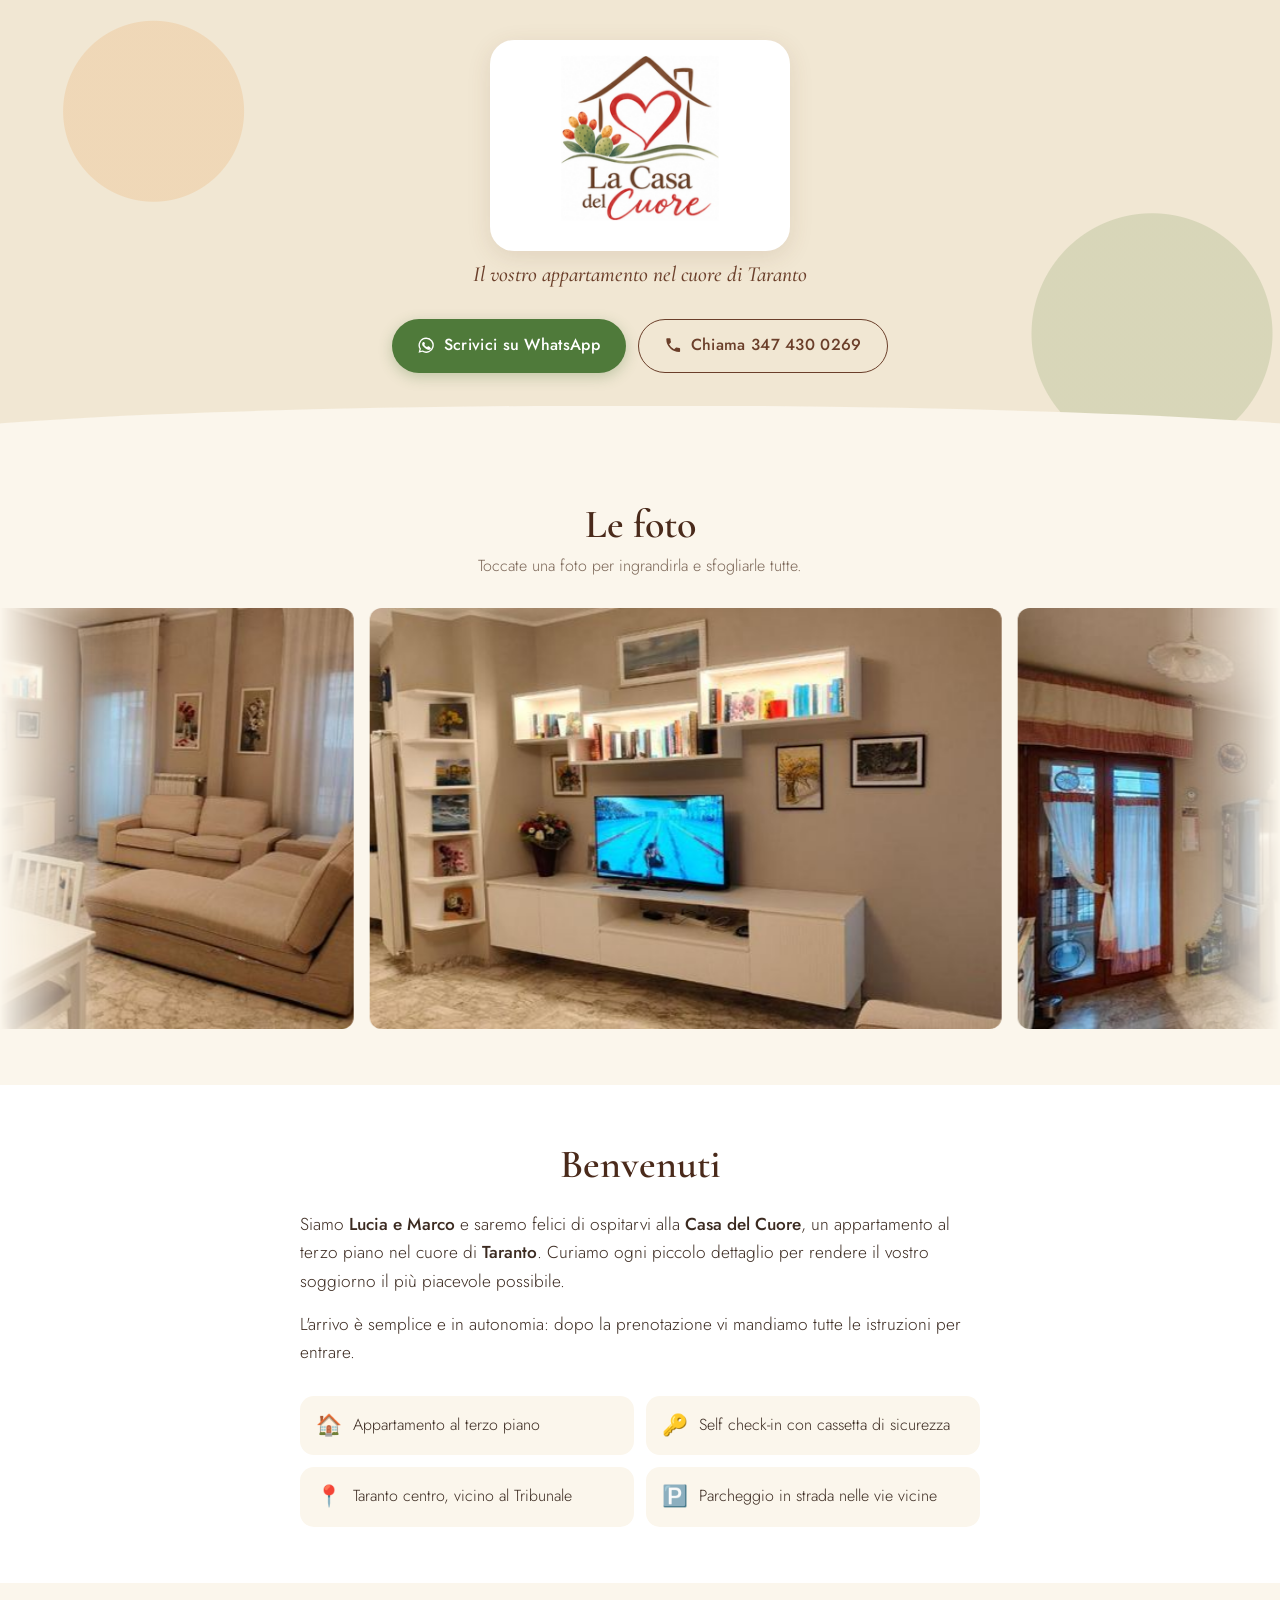
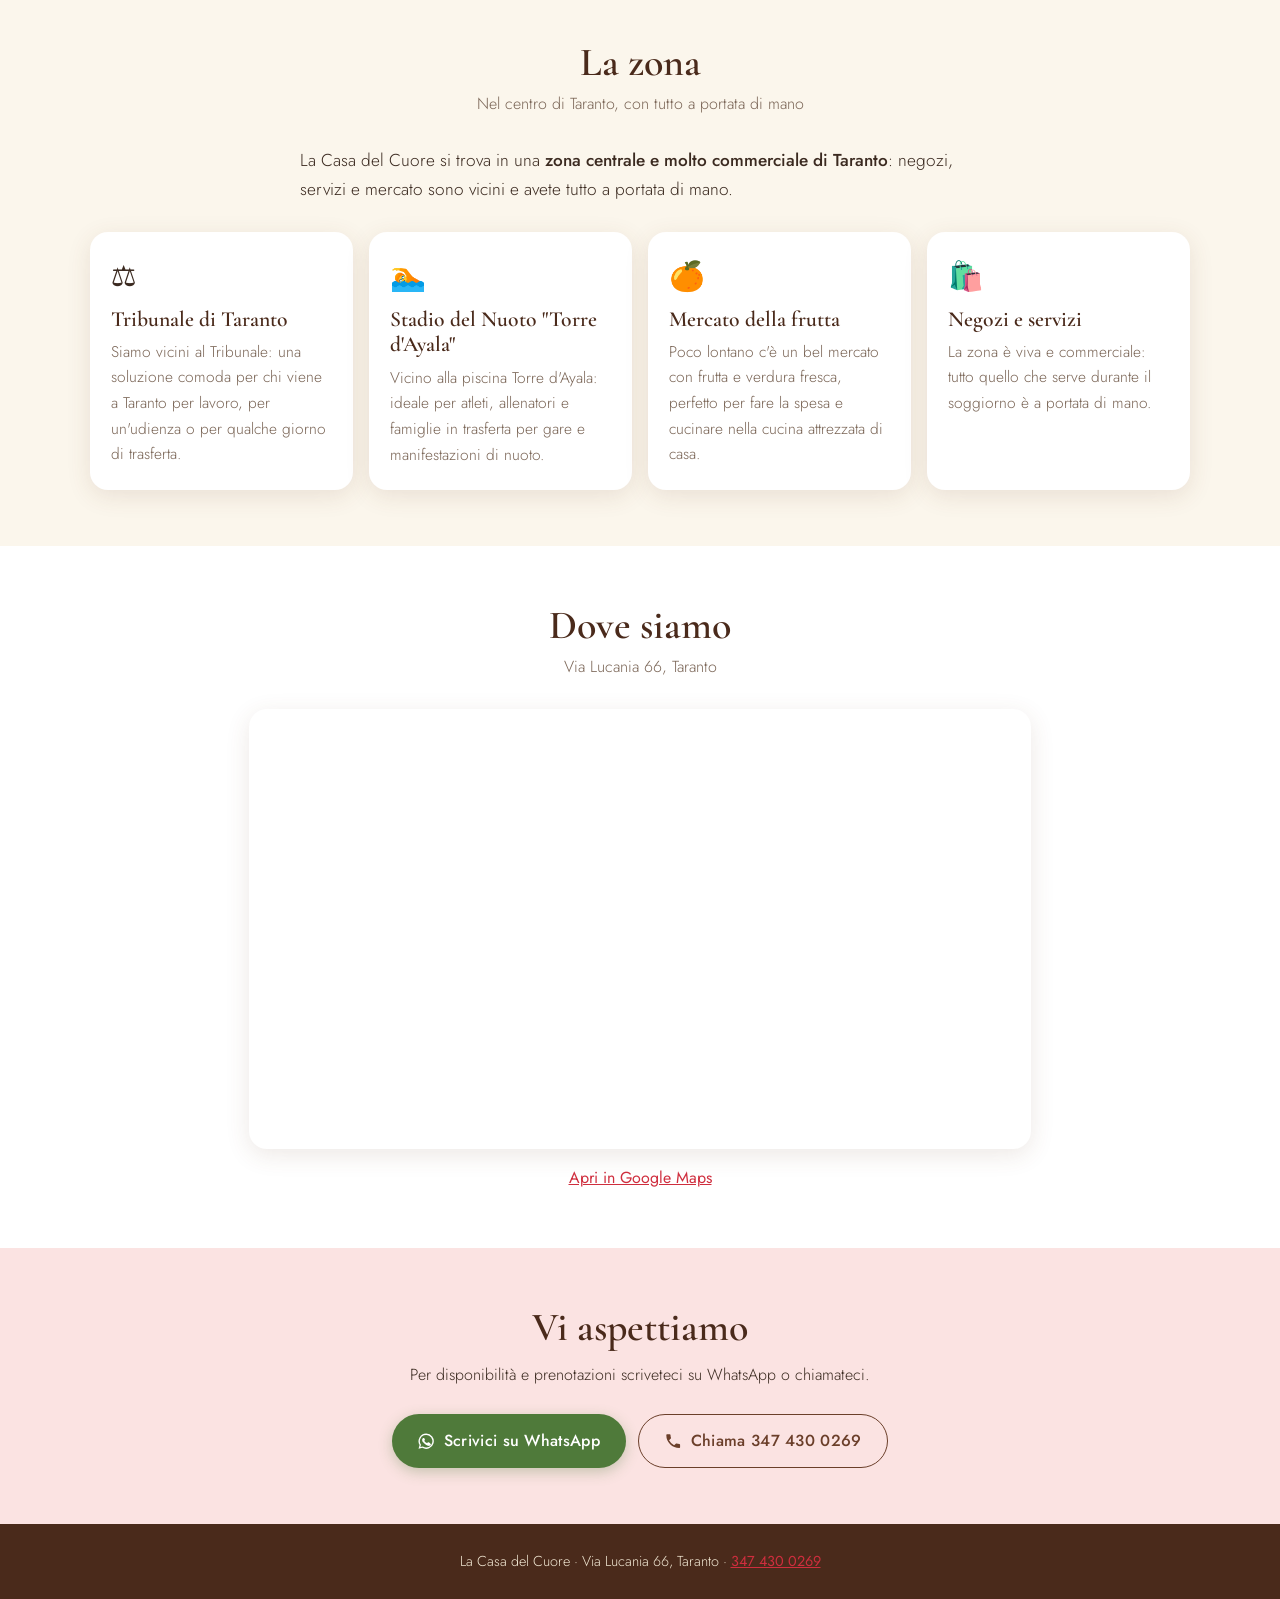
==== commit 3461f6fd: "Aggiunge il tag di verifica di Google Search Console Co-Authored-By: Claude Opus 5.5 <noreply@anthro" ====
--- a/index.html
+++ b/index.html
@@ -9,6 +9,8 @@
   <title>La Casa del Cuore – Appartamento a Taranto centro, vicino al Tribunale</title>
   <meta name="description" content="Appartamento nel centro di Taranto, vicino al Tribunale e allo Stadio del Nuoto Torre d'Ayala. Zona commerciale con negozi e mercato della frutta. Self check-in.">
   <meta name="robots" content="index, follow, max-image-preview:large">
+  <!-- Verifica della proprietà su Google Search Console: non rimuovere -->
+  <meta name="google-site-verification" content="3lxb7MY8HZVl07bY6HdjnYQMaE005NnUSKw90w92oX8">
   <link rel="canonical" href="https://enjoy-your-stay.github.io/casa-del-cuore/">
 
   <!-- Anteprima quando il link viene condiviso (WhatsApp, Facebook, ...) -->
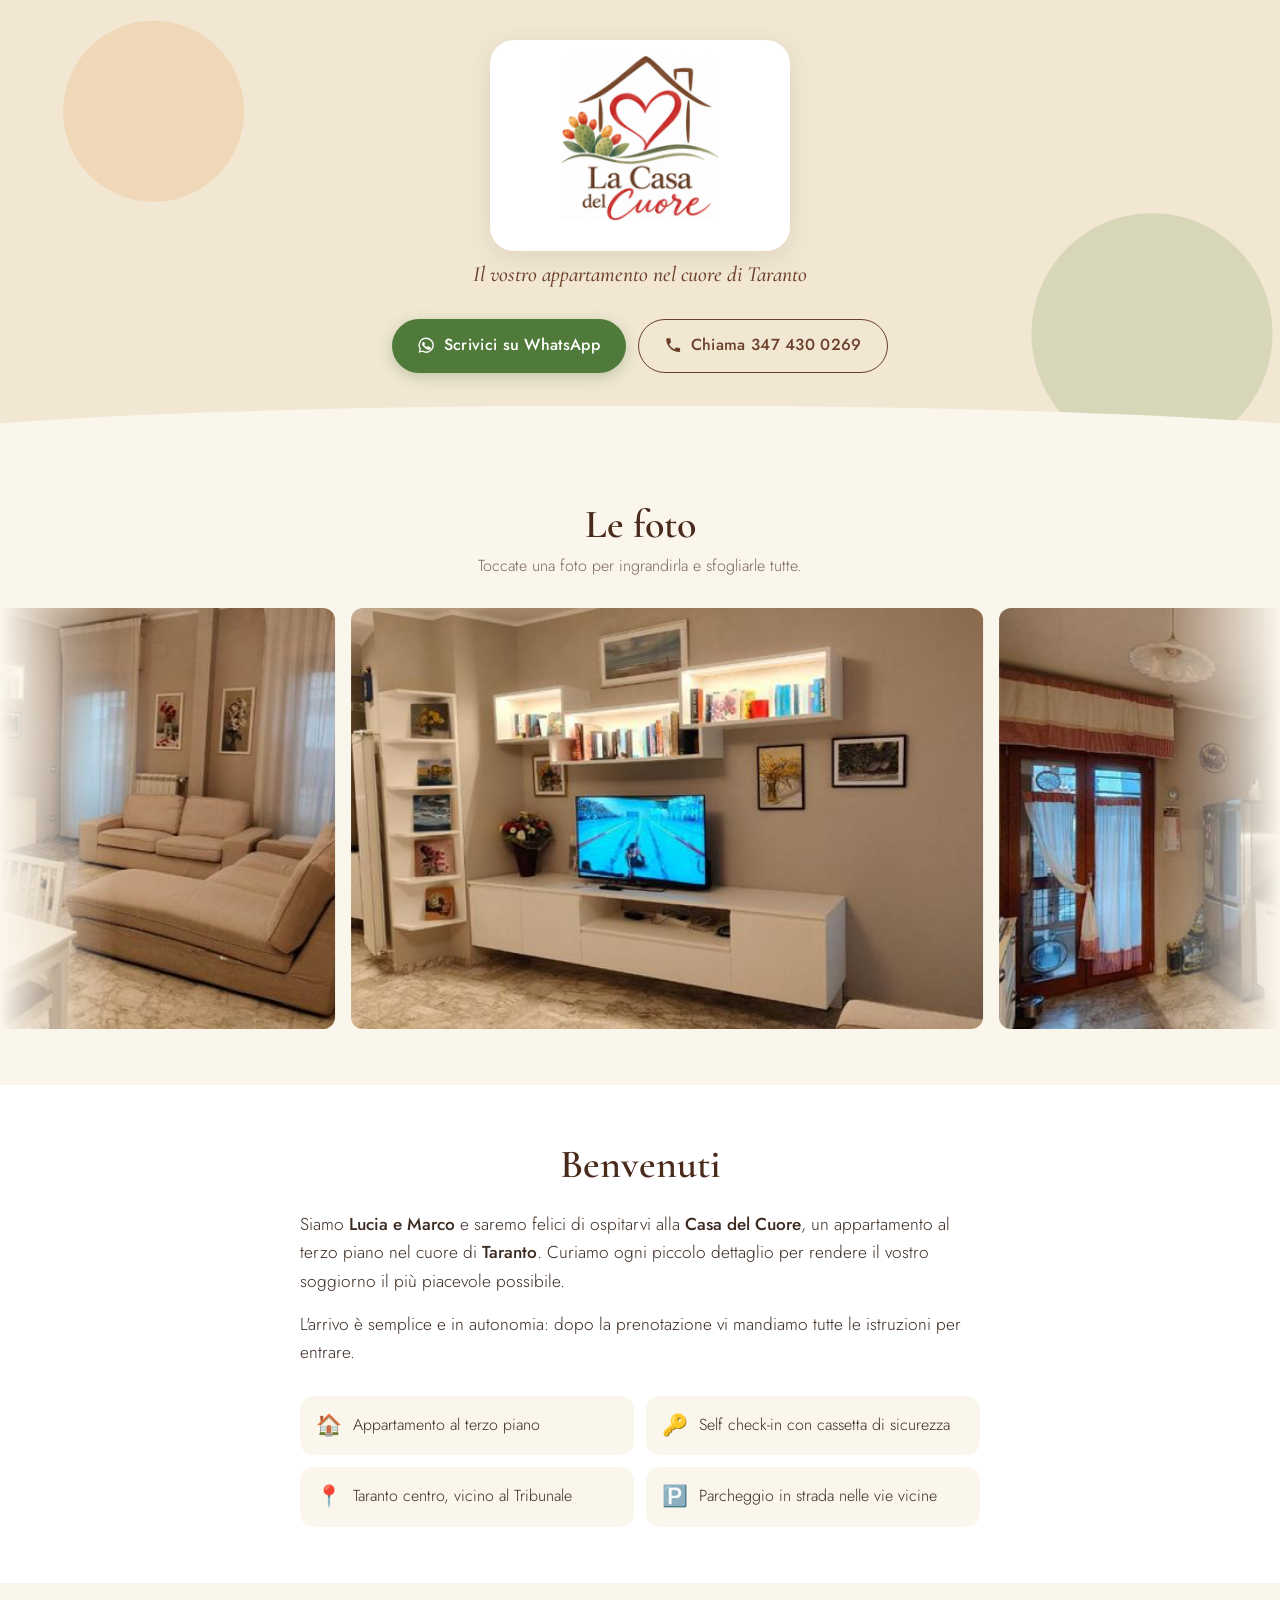
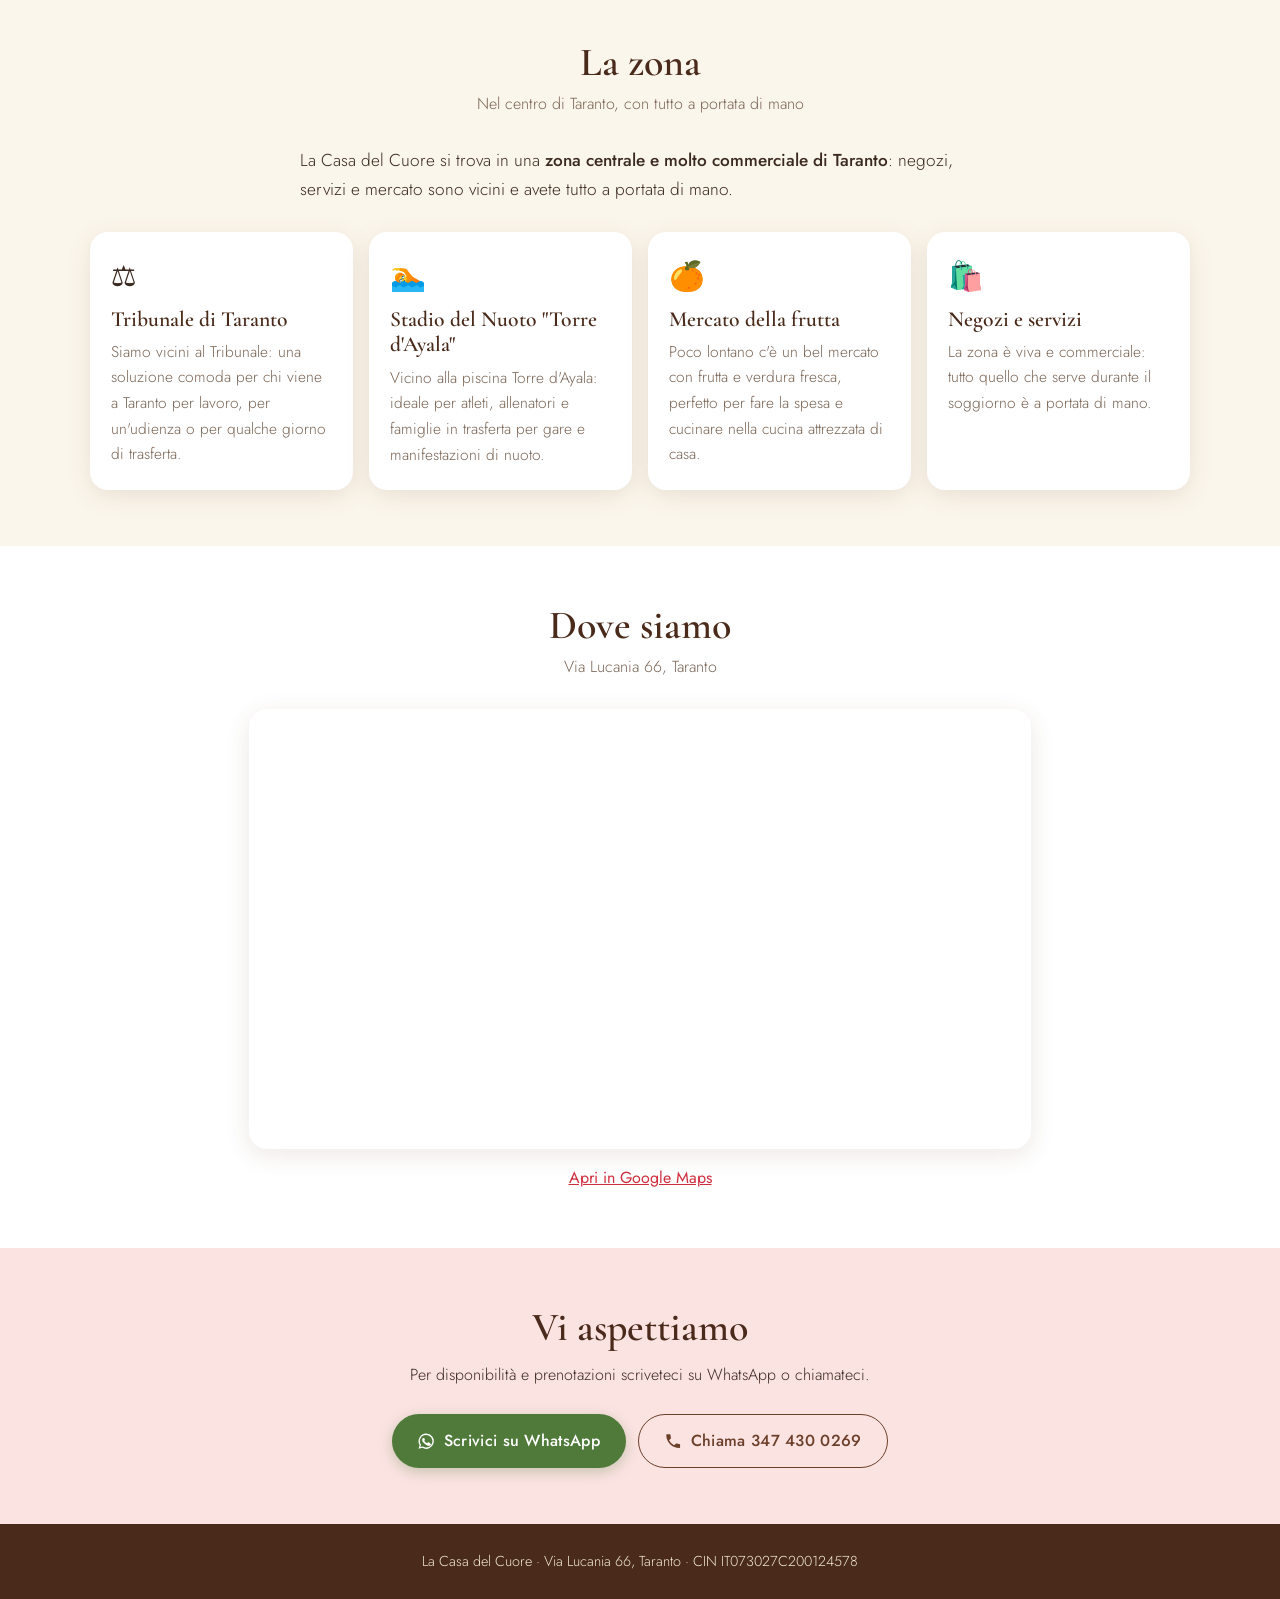
==== commit 685778b5: "Mostra il CIN nel footer al posto del numero di telefono Co-Authored-By: Claude Opus 5.5 <noreply@an" ====
--- a/index.html
+++ b/index.html
@@ -175,7 +175,7 @@
   </main>
 
   <footer class="footer">
-    <p>La Casa del Cuore · Via Lucania 66, Taranto · <a href="tel:+393474300269">347 430 0269</a></p>
+    <p>La Casa del Cuore · Via Lucania 66, Taranto · CIN IT073027C200124578</p>
   </footer>
 
   <!-- Lightbox: aperto da assets/js/gallery.js -->
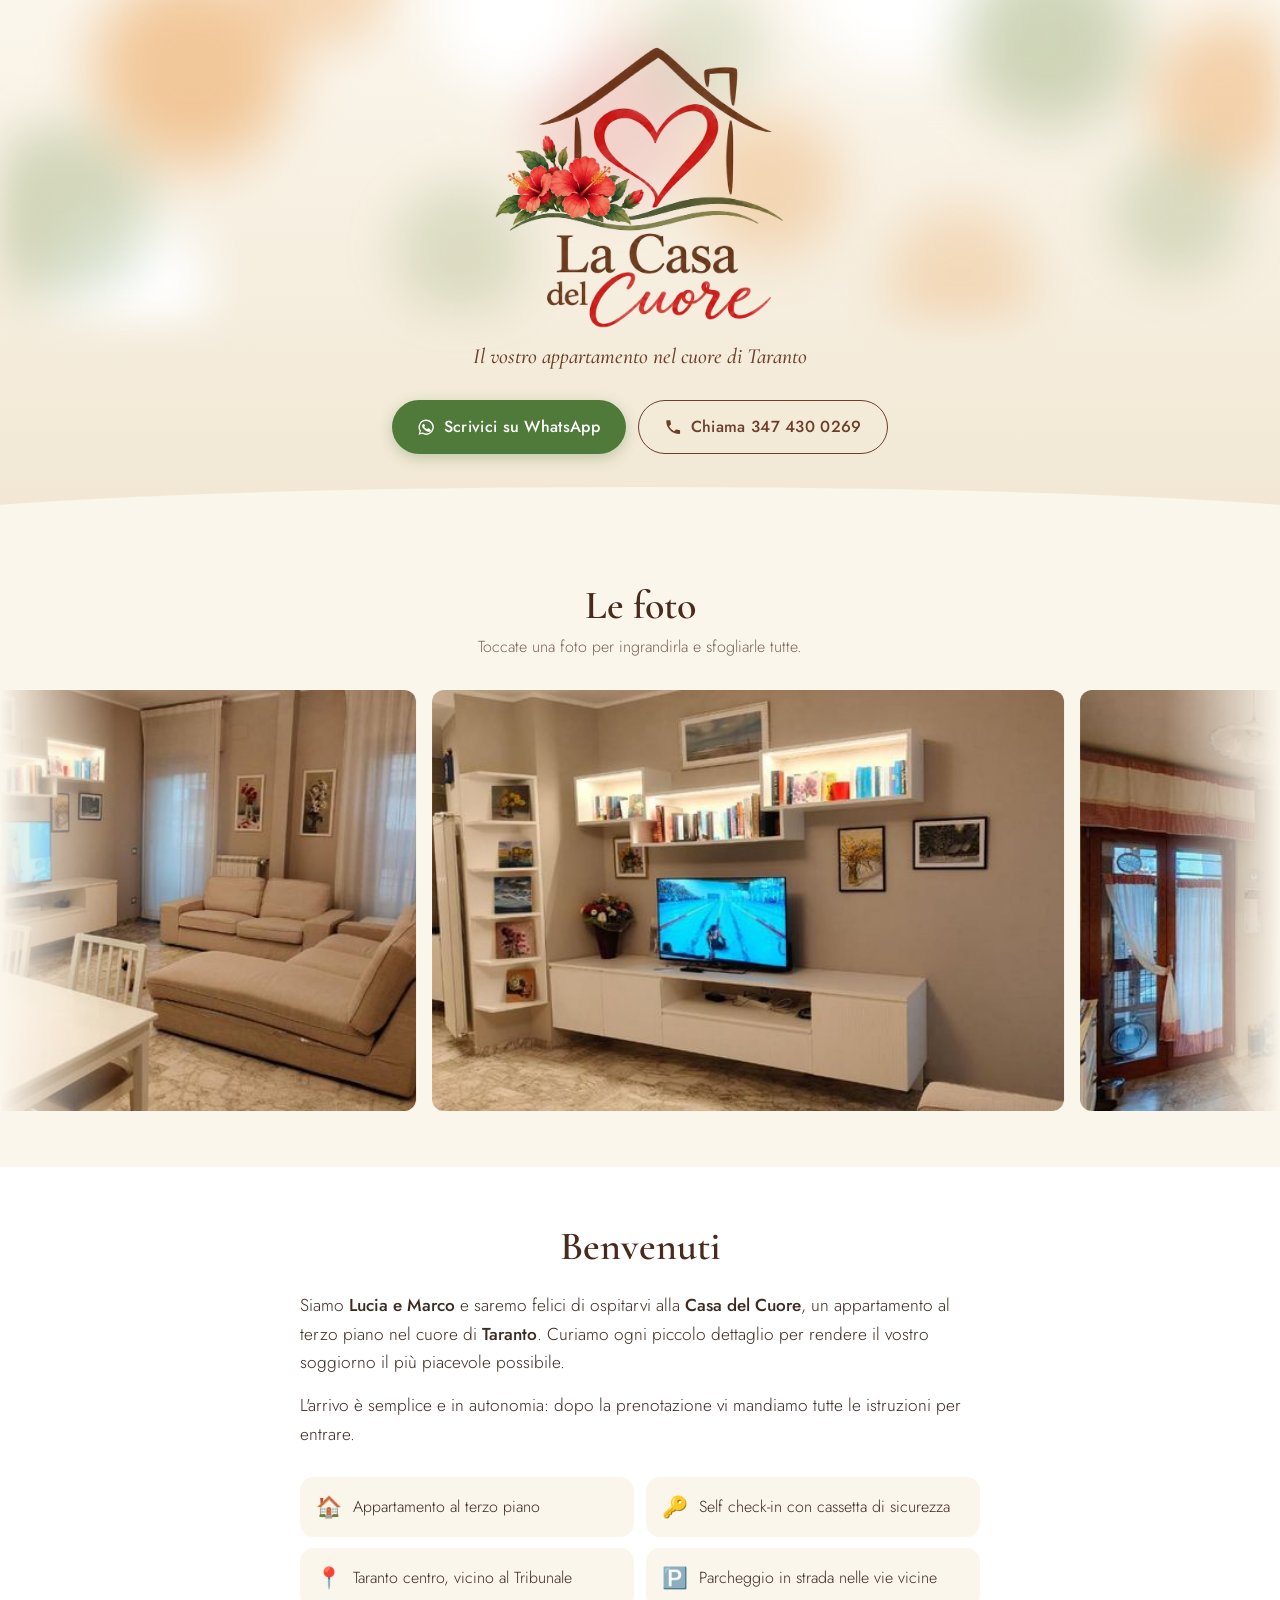
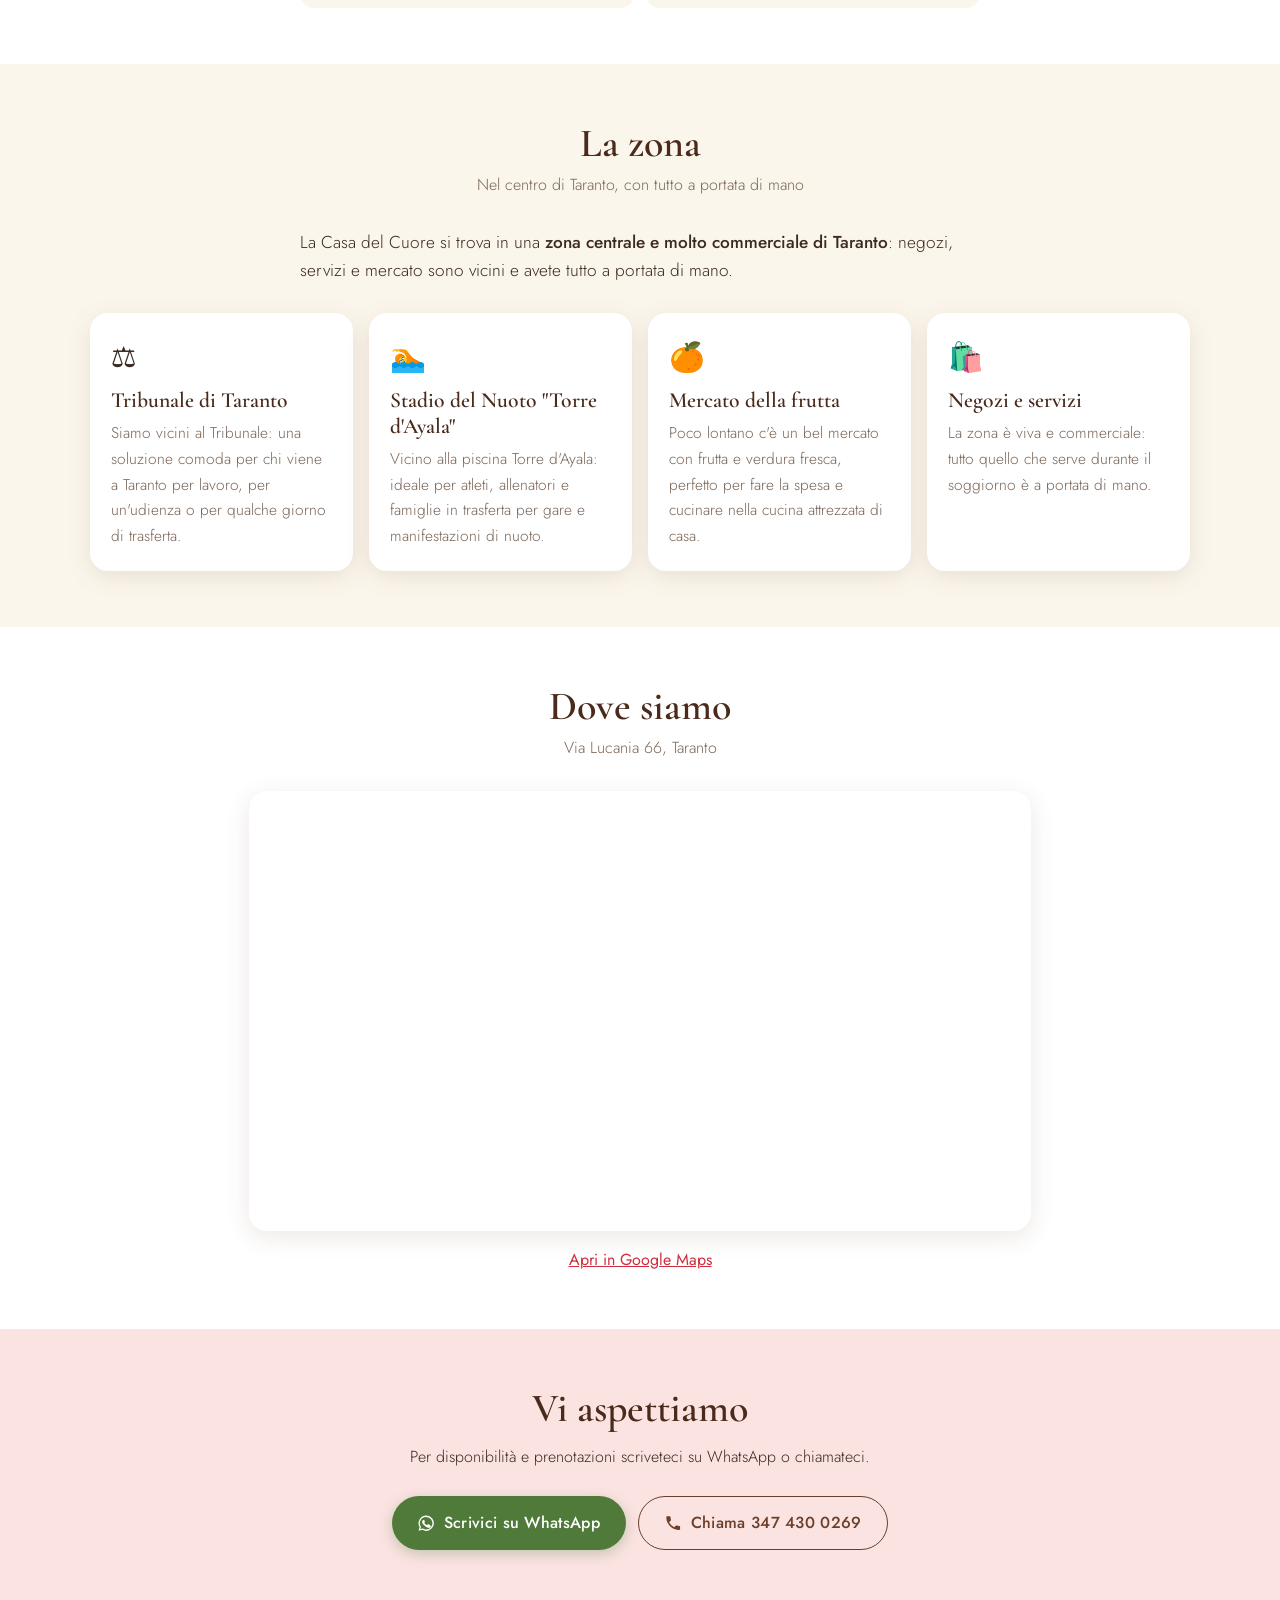
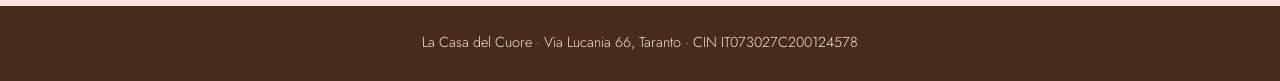
==== commit 9b4161bd: "Sostituisce il logo e aggiorna lo sfondo dell'header - Nuovo logo casa-cuore.webp nella home e nelle" ====
--- a/index.html
+++ b/index.html
@@ -58,7 +58,7 @@
   <header class="hero">
     <div class="hero-inner">
       <!-- Il titolo è il logo stesso: per Google e per i lettori di schermo vale il testo alternativo -->
-      <h1><img class="hero-logo" src="assets/img/logo.jpeg" alt="La Casa del Cuore" width="1280" height="905"></h1>
+      <h1><img class="hero-logo" src="assets/img/casa-cuore.webp" alt="La Casa del Cuore" width="756" height="737"></h1>
       <p class="hero-tagline">Il vostro appartamento nel cuore di Taranto</p>
       <div class="hero-actions">
         <a class="btn btn-wa" href="https://wa.me/393474300269" target="_blank" rel="noopener"><svg viewBox="0 0 24 24" aria-hidden="true"><path fill="currentColor" d="M12 2a10 10 0 0 0-8.6 15.1L2 22l5-1.3A10 10 0 1 0 12 2zm0 18.2c-1.5 0-3-.4-4.3-1.2l-.3-.2-3 .8.8-2.9-.2-.3A8.2 8.2 0 1 1 12 20.2zm4.5-6.1c-.2-.1-1.5-.7-1.7-.8-.2-.1-.4-.1-.6.1l-.8 1c-.1.2-.3.2-.5.1a6.7 6.7 0 0 1-3.3-2.9c-.2-.4.2-.4.7-1.3.1-.2 0-.3 0-.4l-.8-1.8c-.2-.5-.4-.4-.6-.4h-.5a1 1 0 0 0-.7.3c-.2.3-1 1-1 2.3s1 2.7 1.2 2.9c.1.2 2 3 4.8 4.2 1.8.8 2.5.8 3.4.7.5-.1 1.5-.6 1.8-1.2.2-.6.2-1.1.1-1.2l-.5-.3z"/></svg>Scrivici su WhatsApp</a>
--- a/assets/css/site.css
+++ b/assets/css/site.css
@@ -67,12 +67,32 @@
 /* ── HERO ── */
 .hero {
   position: relative;
-  background:
-    radial-gradient(circle at 12% 25%, rgba(232, 146, 58, 0.18) 0 90px, transparent 91px),
-    radial-gradient(circle at 90% 75%, rgba(127, 154, 92, 0.22) 0 120px, transparent 121px),
-    var(--cream-deep);
+  overflow: hidden;
+  background: linear-gradient(180deg, var(--cream) 0%, var(--cream-deep) 100%);
   padding: 0 16px 4.5rem;
   text-align: center;
+}
+/* luci sfocate in alto, con i colori già presenti nel sito */
+.hero::before {
+  content: '';
+  position: absolute; top: -40px; left: 0; right: 0; height: 360px;
+  background:
+    radial-gradient(circle at 15% 30%, rgba(232, 146, 58, 0.45) 0 60px, transparent 130px),
+    radial-gradient(circle at 82% 22%, rgba(127, 154, 92, 0.35) 0 50px, transparent 120px),
+    radial-gradient(circle at 60% 62%, rgba(232, 146, 58, 0.28) 0 40px, transparent 100px),
+    radial-gradient(circle at 92% 70%, rgba(127, 154, 92, 0.25) 0 35px, transparent 90px),
+    radial-gradient(circle at 40% 14%, #ffffff 0 45px, transparent 110px),
+    radial-gradient(circle at 5% 70%, rgba(127, 154, 92, 0.3) 0 55px, transparent 115px),
+    radial-gradient(circle at 25% 5%, rgba(232, 146, 58, 0.3) 0 40px, transparent 95px),
+    radial-gradient(circle at 70% 4%, #ffffff 0 60px, transparent 130px),
+    radial-gradient(circle at 48% 45%, rgba(207, 46, 62, 0.16) 0 50px, transparent 110px),
+    radial-gradient(circle at 96% 38%, rgba(232, 146, 58, 0.35) 0 45px, transparent 105px),
+    radial-gradient(circle at 10% 92%, #ffffff 0 50px, transparent 110px),
+    radial-gradient(circle at 36% 80%, rgba(127, 154, 92, 0.22) 0 38px, transparent 90px),
+    radial-gradient(circle at 75% 88%, rgba(232, 146, 58, 0.22) 0 42px, transparent 96px),
+    radial-gradient(circle at 55% 25%, rgba(127, 154, 92, 0.2) 0 34px, transparent 85px);
+  filter: blur(18px);
+  pointer-events: none;
 }
 .hero::after {
   content: '';
@@ -80,14 +100,12 @@
   background: var(--cream);
   clip-path: ellipse(60% 100% at 50% 100%);
 }
-.hero-inner { max-width: 640px; margin: 0 auto; padding-top: 2.5rem; }
+.hero-inner { position: relative; max-width: 640px; margin: 0 auto; padding-top: 2.5rem; }
 .hero h1 { line-height: 0; }
 .hero-logo {
   width: min(70vw, 300px); height: auto;
   margin: 0 auto;
-  border-radius: 24px;
-  background: var(--white);
-  box-shadow: var(--shadow);
+  mix-blend-mode: multiply; /* il fondo del logo si fonde con la sezione */
 }
 .hero-tagline {
   margin-top: 0.4rem;
